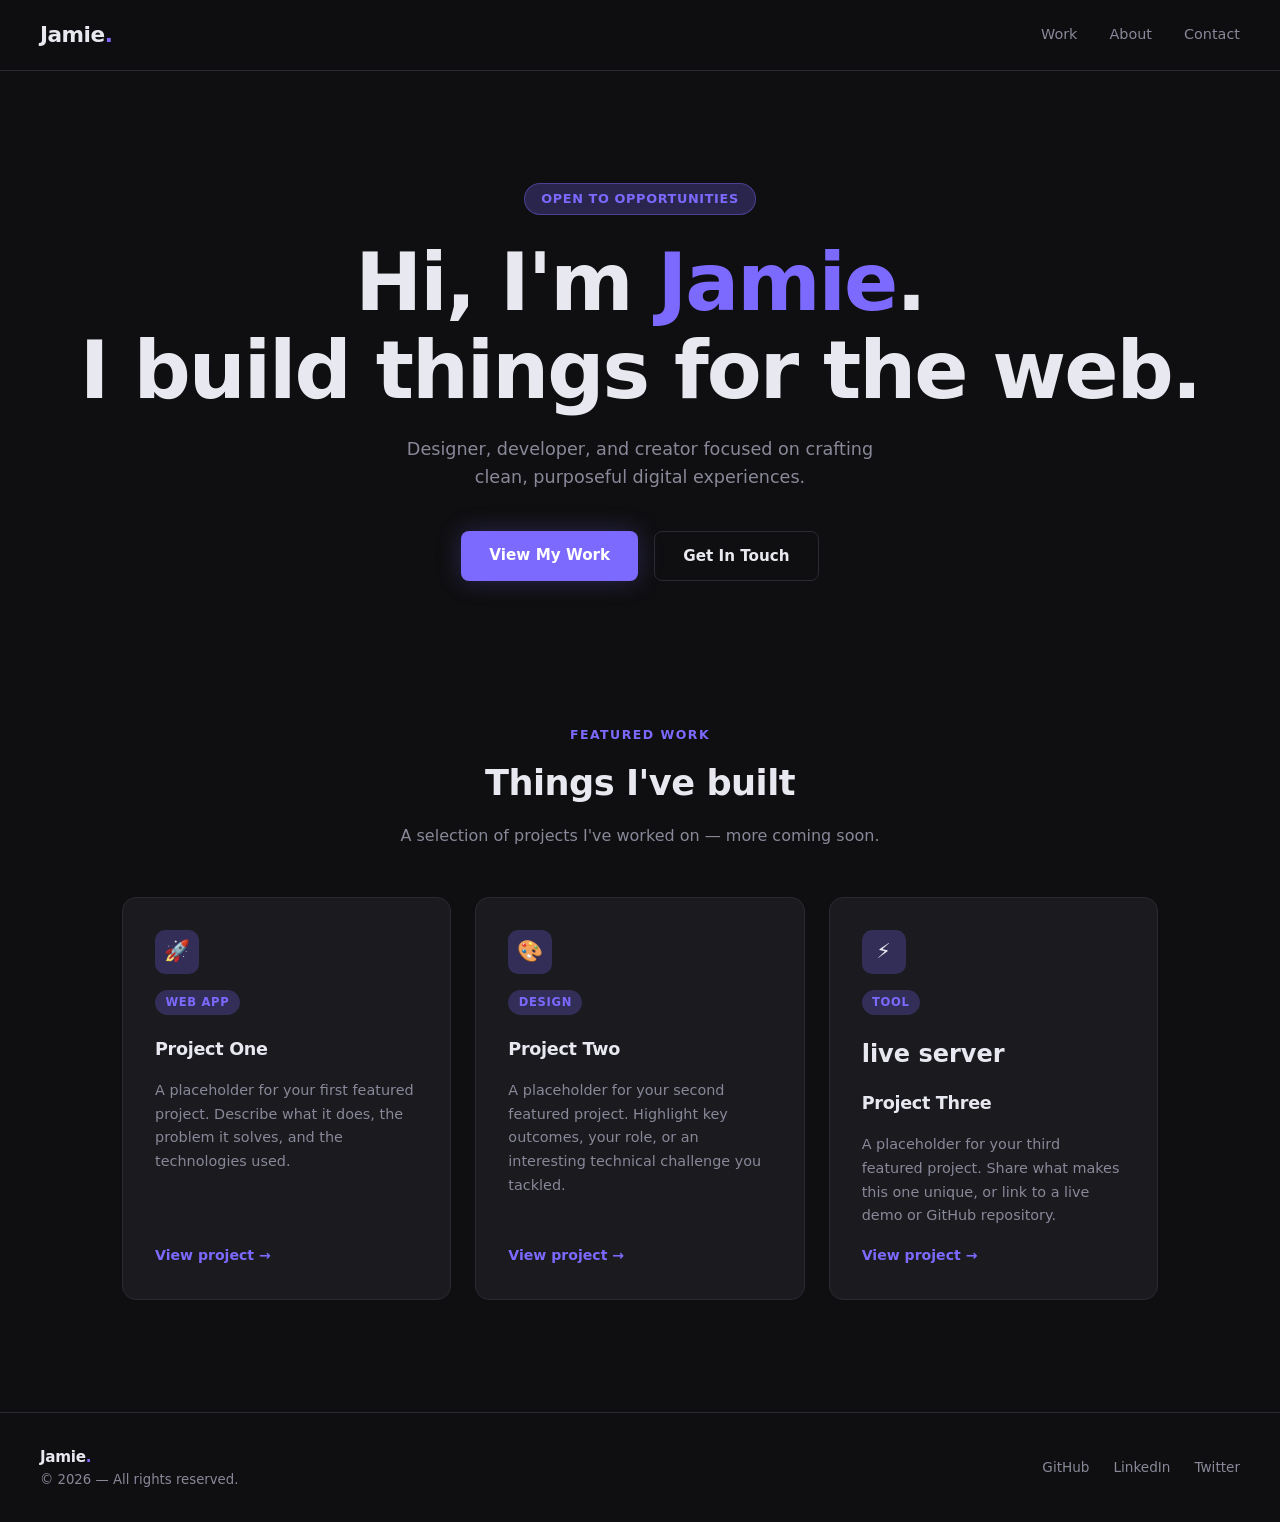
==== index.html @ c9b1e7db "what I changed" ====
<!DOCTYPE html>
<html lang="en">
<head>
  <meta charset="UTF-8" />
  <meta name="viewport" content="width=device-width, initial-scale=1.0" />
  <title>Jamie — Portfolio</title>
  <style>
    *, *::before, *::after { box-sizing: border-box; margin: 0; padding: 0; }

    :root {
      --bg: #0f0f11;
      --surface: #1a1a1f;
      --border: #2a2a32;
      --accent: #7c6aff;
      --accent-glow: rgba(124, 106, 255, 0.25);
      --text: #e8e8f0;
      --muted: #888899;
      --card-hover: #22222a;
    }

    html { scroll-behavior: smooth; }

    body {
      background: var(--bg);
      color: var(--text);
      font-family: 'Segoe UI', system-ui, -apple-system, sans-serif;
      line-height: 1.6;
      min-height: 100vh;
      display: flex;
      flex-direction: column;
    }

    /* ── Header ── */
    header {
      position: sticky;
      top: 0;
      z-index: 100;
      display: flex;
      align-items: center;
      justify-content: space-between;
      padding: 1.1rem 2.5rem;
      background: rgba(15, 15, 17, 0.85);
      backdrop-filter: blur(12px);
      border-bottom: 1px solid var(--border);
    }

    .logo {
      font-size: 1.35rem;
      font-weight: 700;
      letter-spacing: -0.5px;
      color: var(--text);
      text-decoration: none;
    }

    .logo span { color: var(--accent); }

    nav { display: flex; gap: 2rem; }

    nav a {
      color: var(--muted);
      text-decoration: none;
      font-size: 0.9rem;
      font-weight: 500;
      transition: color 0.2s;
    }

    nav a:hover { color: var(--text); }

    /* ── Hero ── */
    .hero {
      flex: 1;
      display: flex;
      flex-direction: column;
      align-items: center;
      text-align: center;
      padding: 7rem 2rem 4rem;
    }

    .hero-badge {
      display: inline-block;
      background: var(--accent-glow);
      color: var(--accent);
      border: 1px solid rgba(124, 106, 255, 0.4);
      border-radius: 999px;
      padding: 0.3rem 1rem;
      font-size: 0.8rem;
      font-weight: 600;
      letter-spacing: 0.05em;
      text-transform: uppercase;
      margin-bottom: 1.5rem;
    }

    .hero h1 {
      font-size: clamp(2.8rem, 7vw, 5rem);
      font-weight: 800;
      letter-spacing: -2px;
      line-height: 1.1;
      margin-bottom: 1.25rem;
    }

    .hero h1 .name { color: var(--accent); }

    .hero p {
      font-size: 1.1rem;
      color: var(--muted);
      max-width: 520px;
      margin-bottom: 2.5rem;
    }

    .hero-actions { display: flex; gap: 1rem; flex-wrap: wrap; justify-content: center; }

    .btn {
      display: inline-block;
      padding: 0.75rem 1.75rem;
      border-radius: 8px;
      font-size: 0.95rem;
      font-weight: 600;
      text-decoration: none;
      cursor: pointer;
      transition: all 0.2s;
      border: none;
    }

    .btn-primary {
      background: var(--accent);
      color: #fff;
      box-shadow: 0 0 24px var(--accent-glow);
    }

    .btn-primary:hover {
      background: #6a57f0;
      box-shadow: 0 0 36px var(--accent-glow);
      transform: translateY(-1px);
    }

    .btn-ghost {
      background: transparent;
      color: var(--text);
      border: 1px solid var(--border);
    }

    .btn-ghost:hover {
      border-color: var(--accent);
      color: var(--accent);
      transform: translateY(-1px);
    }

    /* ── Cards Section ── */
    .section-label {
      font-size: 0.78rem;
      font-weight: 700;
      letter-spacing: 0.12em;
      text-transform: uppercase;
      color: var(--accent);
      margin-bottom: 0.6rem;
    }

    .section-title {
      font-size: clamp(1.6rem, 3vw, 2.2rem);
      font-weight: 700;
      letter-spacing: -0.5px;
      margin-bottom: 0.75rem;
    }

    .section-sub {
      color: var(--muted);
      font-size: 1rem;
      max-width: 480px;
      margin: 0 auto;
    }

    .projects {
      padding: 5rem 2rem 7rem;
      max-width: 1100px;
      margin: 0 auto;
      width: 100%;
      text-align: center;
    }

    .cards {
      display: grid;
      grid-template-columns: repeat(auto-fit, minmax(280px, 1fr));
      gap: 1.5rem;
      margin-top: 3rem;
    }

    .card {
      background: var(--surface);
      border: 1px solid var(--border);
      border-radius: 14px;
      padding: 2rem;
      text-align: left;
      display: flex;
      flex-direction: column;
      gap: 1rem;
      transition: background 0.2s, border-color 0.2s, transform 0.2s, box-shadow 0.2s;
      cursor: default;
    }

    .card:hover {
      background: var(--card-hover);
      border-color: var(--accent);
      transform: translateY(-4px);
      box-shadow: 0 8px 32px var(--accent-glow);
    }

    .card-icon {
      width: 44px;
      height: 44px;
      border-radius: 10px;
      background: var(--accent-glow);
      display: flex;
      align-items: center;
      justify-content: center;
      font-size: 1.3rem;
    }

    .card-tag {
      display: inline-block;
      font-size: 0.72rem;
      font-weight: 600;
      letter-spacing: 0.06em;
      text-transform: uppercase;
      color: var(--accent);
      background: var(--accent-glow);
      border-radius: 999px;
      padding: 0.2rem 0.65rem;
      margin-bottom: 0.25rem;
      width: fit-content;
    }

    .card h3 {
      font-size: 1.1rem;
      font-weight: 700;
      letter-spacing: -0.3px;
    }

    .card p {
      color: var(--muted);
      font-size: 0.9rem;
      line-height: 1.65;
      flex: 1;
    }

    .card-link {
      color: var(--accent);
      text-decoration: none;
      font-size: 0.88rem;
      font-weight: 600;
      display: inline-flex;
      align-items: center;
      gap: 0.3rem;
      transition: gap 0.2s;
    }

    .card-link:hover { gap: 0.55rem; }

    /* ── Footer ── */
    footer {
      border-top: 1px solid var(--border);
      padding: 2rem 2.5rem;
      display: flex;
      align-items: center;
      justify-content: space-between;
      flex-wrap: wrap;
      gap: 1rem;
    }

    .footer-name {
      font-weight: 700;
      font-size: 0.95rem;
      letter-spacing: -0.3px;
    }

    .footer-name span { color: var(--accent); }

    .footer-copy { color: var(--muted); font-size: 0.83rem; }

    .footer-links { display: flex; gap: 1.5rem; }

    .footer-links a {
      color: var(--muted);
      text-decoration: none;
      font-size: 0.85rem;
      font-weight: 500;
      transition: color 0.2s;
    }

    .footer-links a:hover { color: var(--accent); }

    /* ── Responsive ── */
    @media (max-width: 600px) {
      header { padding: 1rem 1.25rem; }
      nav { gap: 1.25rem; }
      footer { flex-direction: column; align-items: flex-start; }
    }
  </style>
</head>
<body>

  <!-- Header -->
  <header>
    <a class="logo" href="#">Jamie<span>.</span></a>
    <nav>
      <a href="#projects">Work</a>
      <a href="#">About</a>
      <a href="#">Contact</a>
    </nav>
  </header>

  <!-- Hero -->
  <section class="hero">
    <div class="hero-badge">Open to opportunities</div>
    <h1>Hi, I'm <span class="name">Jamie</span>.<br>I build things for the web.</h1>
    <p>Designer, developer, and creator focused on crafting clean, purposeful digital experiences.</p>
    <div class="hero-actions">
      <a class="btn btn-primary" href="#projects">View My Work</a>
      <a class="btn btn-ghost" href="#">Get In Touch</a>
    </div>
  </section>

  <!-- Projects -->
  <section class="projects" id="projects">
    <p class="section-label">Featured Work</p>
    <h2 class="section-title">Things I've built</h2>
    <p class="section-sub">A selection of projects I've worked on — more coming soon.</p>

    <div class="cards">

      <div class="card">
        <div class="card-icon">🚀</div>
        <span class="card-tag">Web App</span>
        <h3>Project One</h3>
        <p>A placeholder for your first featured project. Describe what it does, the problem it solves, and the technologies used.</p>
        <a class="card-link" href="#">View project →</a>
      </div>

      <div class="card">
        <div class="card-icon">🎨</div>
        <span class="card-tag">Design</span>
        <h3>Project Two</h3>
        <p>A placeholder for your second featured project. Highlight key outcomes, your role, or an interesting technical challenge you tackled.</p>
        <a class="card-link" href="#">View project →</a>
      </div>

      <div class="card">
        <div class="card-icon">⚡</div>
        <span class="card-tag">Tool</span>
        <h1>live server</h1>
        <h3>Project Three</h3>
        <p>A placeholder for your third featured project. Share what makes this one unique, or link to a live demo or GitHub repository.</p>
        <a class="card-link" href="#">View project →</a>
      </div>

    </div>
  </section>

  <!-- Footer -->
  <footer>
    <div>
      <p class="footer-name">Jamie<span>.</span></p>
      <p class="footer-copy">&copy; 2026 — All rights reserved.</p>
    </div>
    <div class="footer-links">
      <a href="#">GitHub</a>
      <a href="#">LinkedIn</a>
      <a href="#">Twitter</a>
    </div>
  </footer>

</body>
</html>
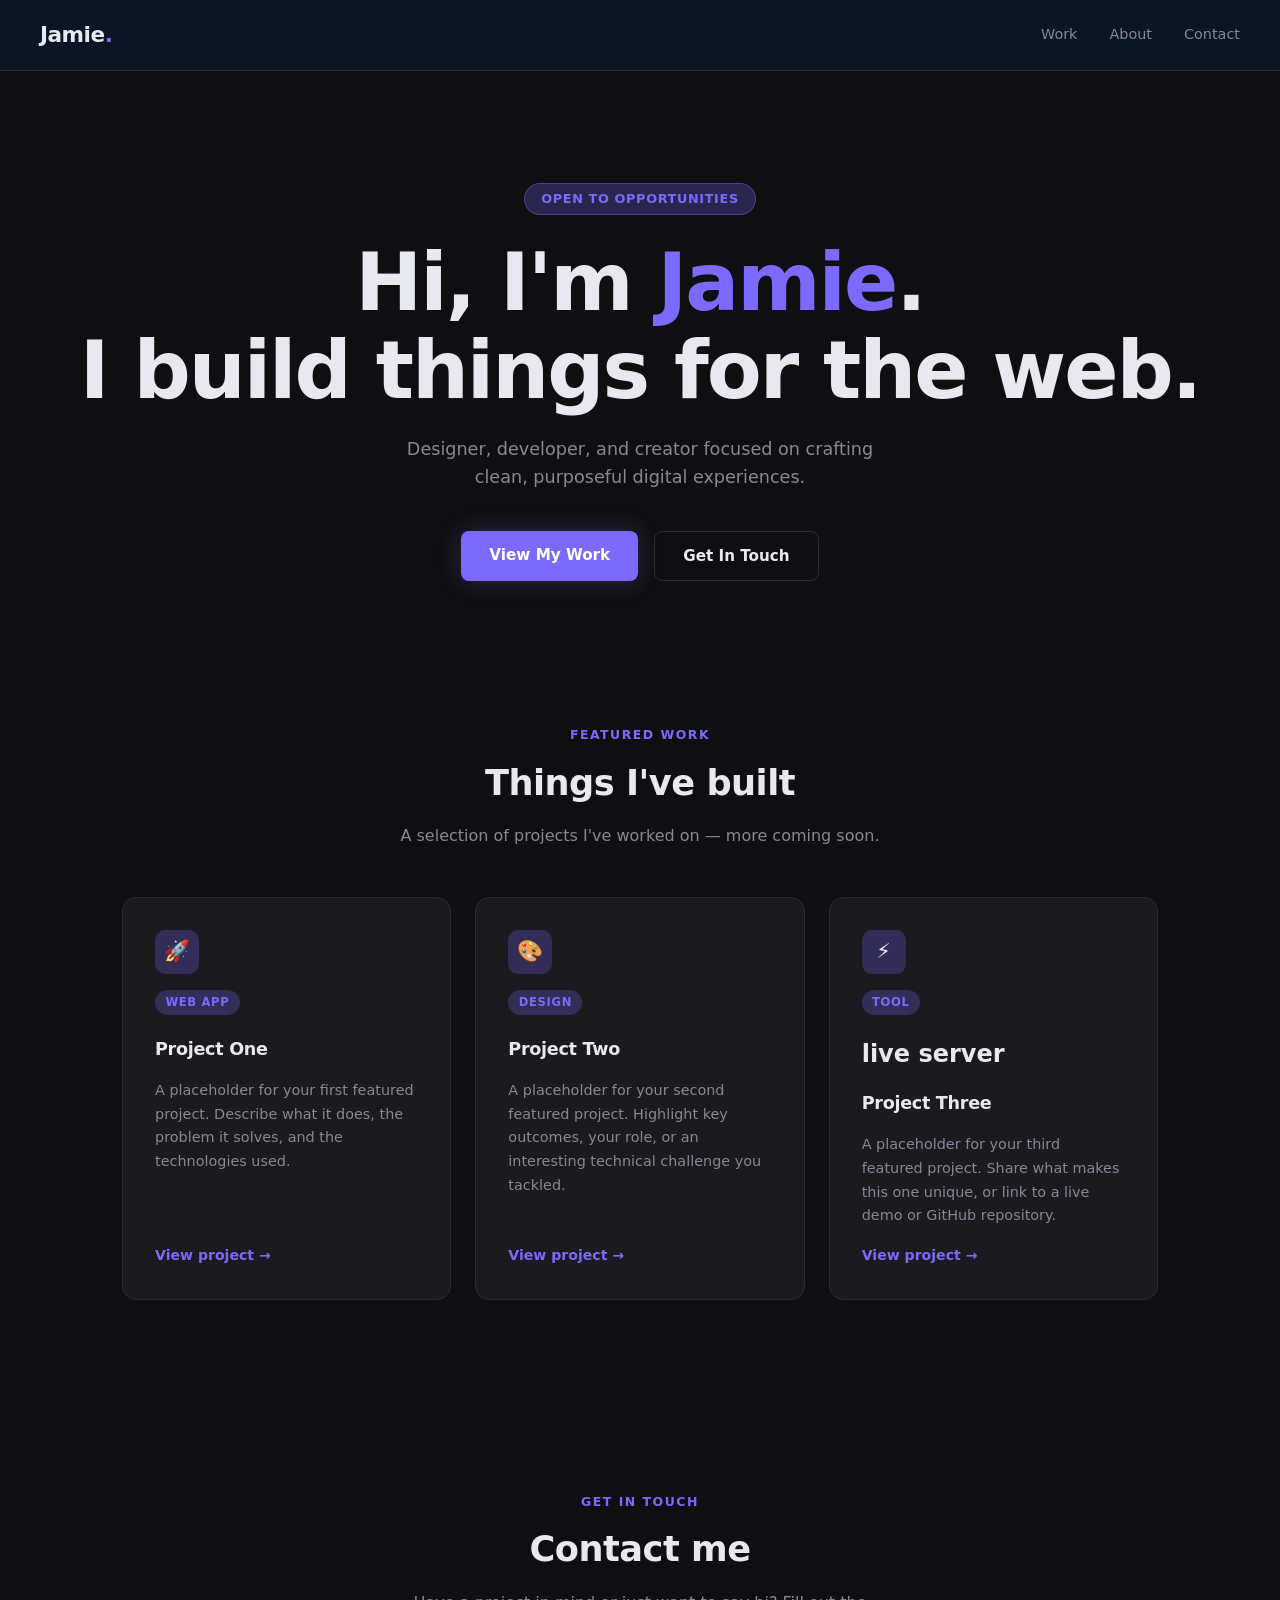
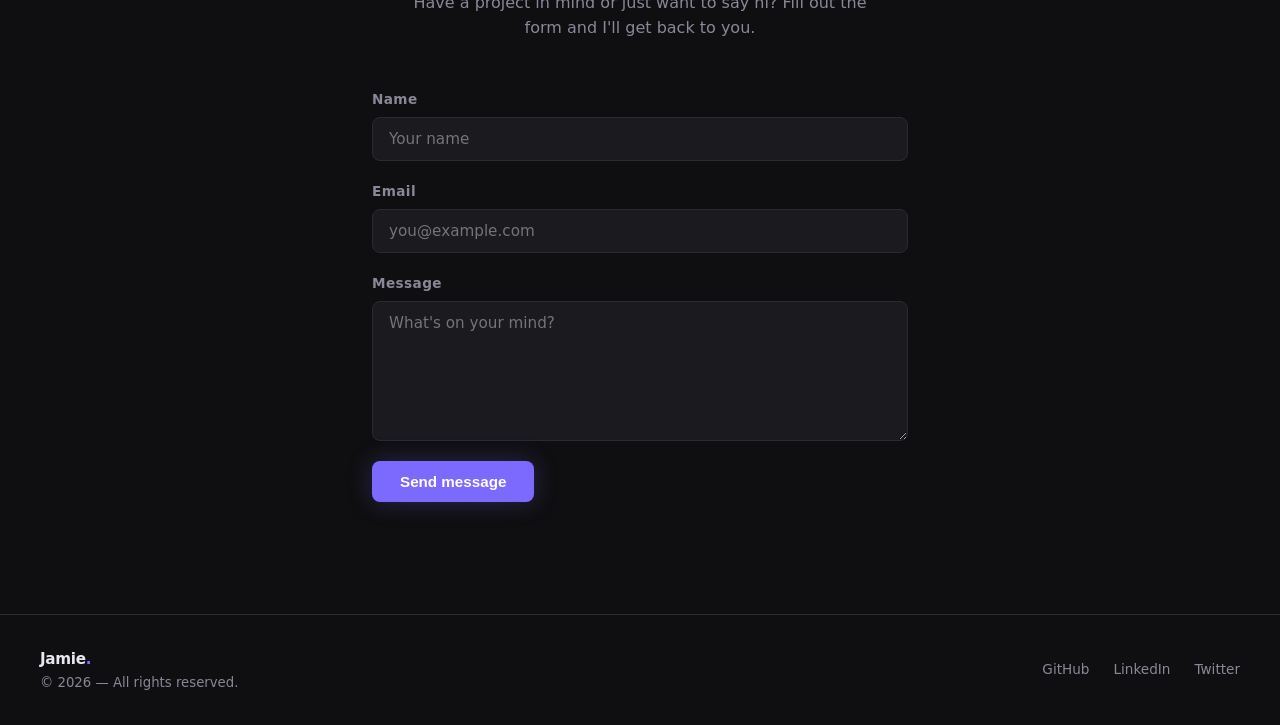
==== commit 44bd050c: "navy header change" ====
--- a/index.html
+++ b/index.html
@@ -39,7 +39,7 @@
       align-items: center;
       justify-content: space-between;
       padding: 1.1rem 2.5rem;
-      background: rgba(15, 15, 17, 0.85);
+      background: rgba(10, 22, 40, 0.92);
       backdrop-filter: blur(12px);
       border-bottom: 1px solid var(--border);
     }
@@ -288,6 +288,77 @@
 
     .footer-links a:hover { color: var(--accent); }
 
+    /* ── Contact ── */
+    .contact {
+      padding: 5rem 2rem 7rem;
+      max-width: 600px;
+      margin: 0 auto;
+      width: 100%;
+      text-align: center;
+    }
+
+    .contact-form {
+      margin-top: 3rem;
+      display: flex;
+      flex-direction: column;
+      gap: 1.25rem;
+      text-align: left;
+    }
+
+    .form-group {
+      display: flex;
+      flex-direction: column;
+      gap: 0.4rem;
+    }
+
+    .form-group label {
+      font-size: 0.85rem;
+      font-weight: 600;
+      color: var(--muted);
+      letter-spacing: 0.03em;
+    }
+
+    .form-group input,
+    .form-group textarea {
+      background: var(--surface);
+      border: 1px solid var(--border);
+      border-radius: 8px;
+      padding: 0.75rem 1rem;
+      color: var(--text);
+      font-family: inherit;
+      font-size: 0.95rem;
+      transition: border-color 0.2s, box-shadow 0.2s;
+      outline: none;
+      width: 100%;
+    }
+
+    .form-group input:focus,
+    .form-group textarea:focus {
+      border-color: var(--accent);
+      box-shadow: 0 0 0 3px var(--accent-glow);
+    }
+
+    .form-group textarea {
+      resize: vertical;
+      min-height: 140px;
+    }
+
+    .form-submit {
+      align-self: flex-start;
+    }
+
+    .form-feedback {
+      display: none;
+      background: var(--accent-glow);
+      border: 1px solid rgba(124, 106, 255, 0.4);
+      border-radius: 8px;
+      padding: 0.85rem 1.25rem;
+      color: var(--accent);
+      font-size: 0.9rem;
+      font-weight: 500;
+      text-align: center;
+    }
+
     /* ── Responsive ── */
     @media (max-width: 600px) {
       header { padding: 1rem 1.25rem; }
@@ -304,7 +375,7 @@
     <nav>
       <a href="#projects">Work</a>
       <a href="#">About</a>
-      <a href="#">Contact</a>
+      <a href="#contact">Contact</a>
     </nav>
   </header>
 
@@ -315,7 +386,7 @@
     <p>Designer, developer, and creator focused on crafting clean, purposeful digital experiences.</p>
     <div class="hero-actions">
       <a class="btn btn-primary" href="#projects">View My Work</a>
-      <a class="btn btn-ghost" href="#">Get In Touch</a>
+      <a class="btn btn-ghost" href="#contact">Get In Touch</a>
     </div>
   </section>
 
@@ -354,6 +425,39 @@
 
     </div>
   </section>
+
+  <!-- Contact -->
+  <section class="contact" id="contact">
+    <p class="section-label">Get In Touch</p>
+    <h2 class="section-title">Contact me</h2>
+    <p class="section-sub">Have a project in mind or just want to say hi? Fill out the form and I'll get back to you.</p>
+
+    <form class="contact-form" id="contactForm" novalidate>
+      <div class="form-group">
+        <label for="name">Name</label>
+        <input type="text" id="name" name="name" placeholder="Your name" required />
+      </div>
+      <div class="form-group">
+        <label for="email">Email</label>
+        <input type="email" id="email" name="email" placeholder="you@example.com" required />
+      </div>
+      <div class="form-group">
+        <label for="message">Message</label>
+        <textarea id="message" name="message" placeholder="What's on your mind?" required></textarea>
+      </div>
+      <button type="submit" class="btn btn-primary form-submit">Send message</button>
+      <div class="form-feedback" id="formFeedback">Thanks! Your message has been sent.</div>
+    </form>
+  </section>
+
+  <script>
+    document.getElementById('contactForm').addEventListener('submit', function (e) {
+      e.preventDefault();
+      const feedback = document.getElementById('formFeedback');
+      feedback.style.display = 'block';
+      this.reset();
+    });
+  </script>
 
   <!-- Footer -->
   <footer>
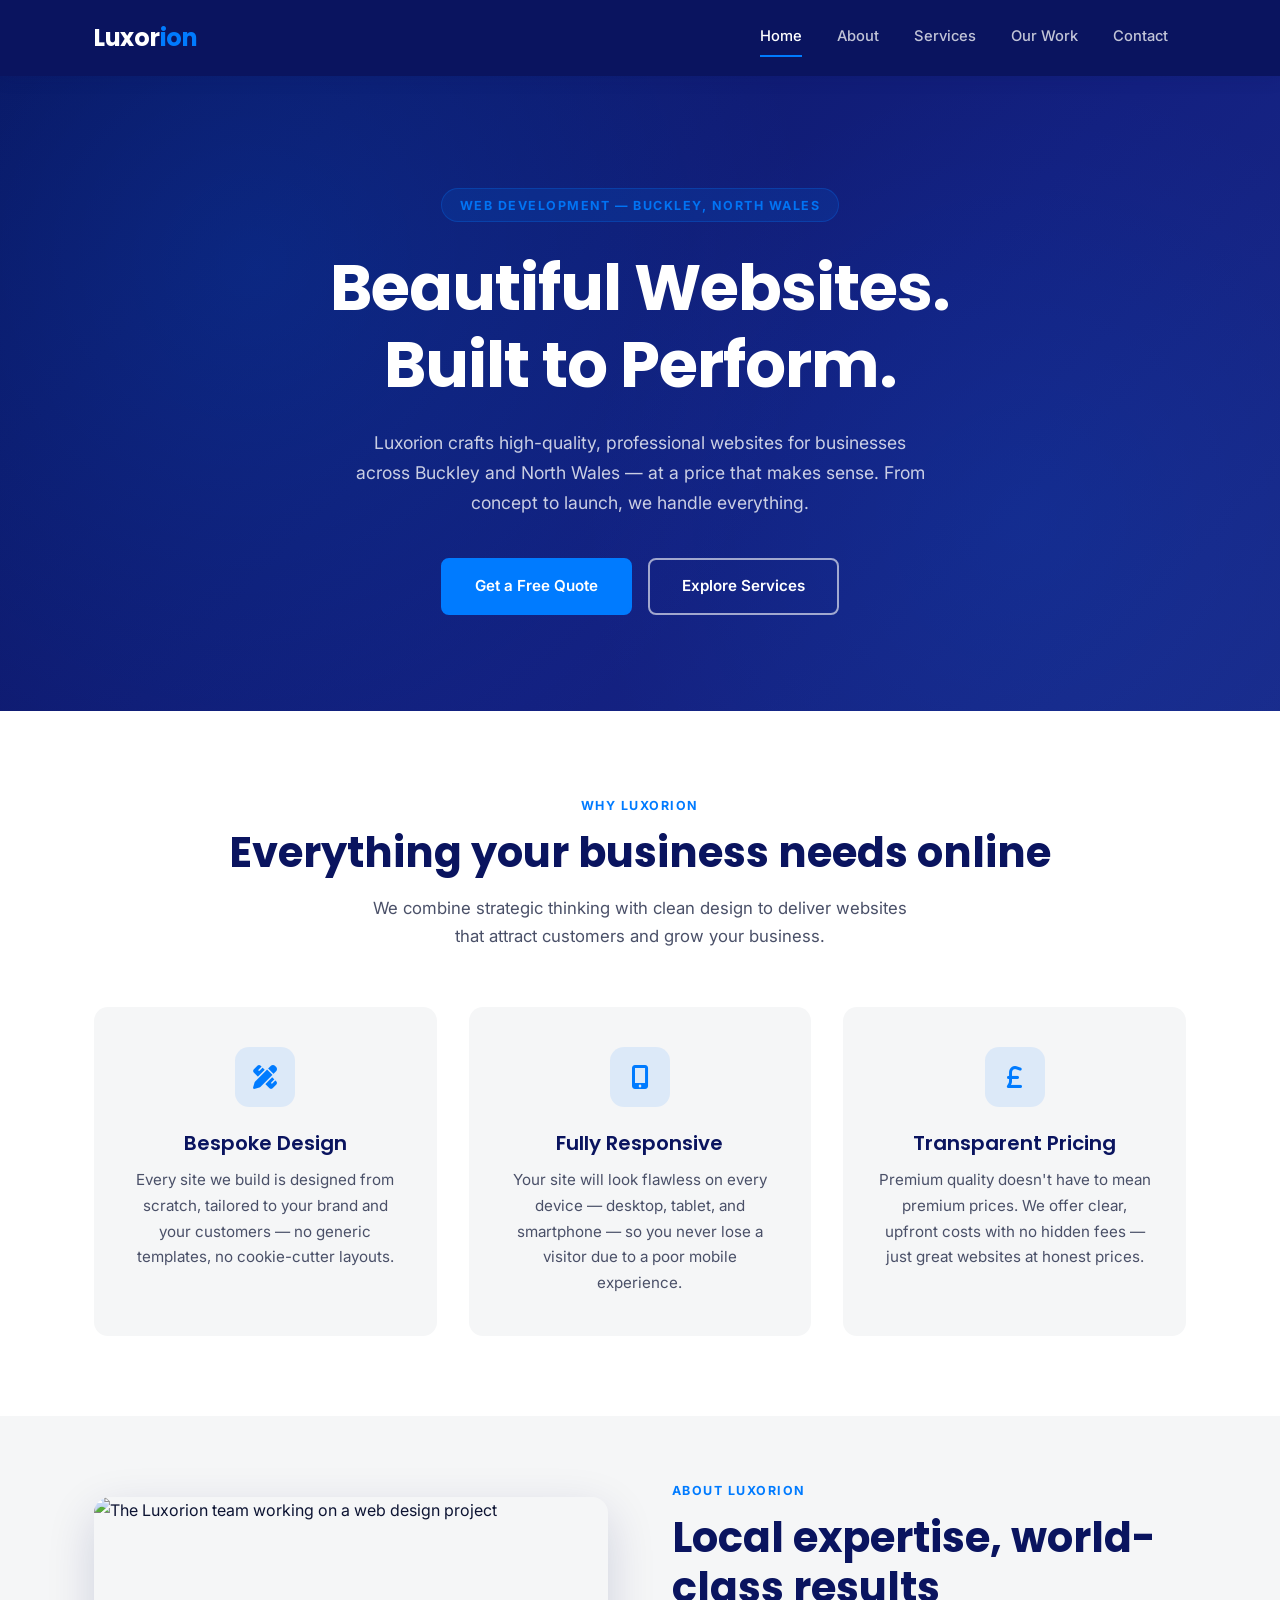
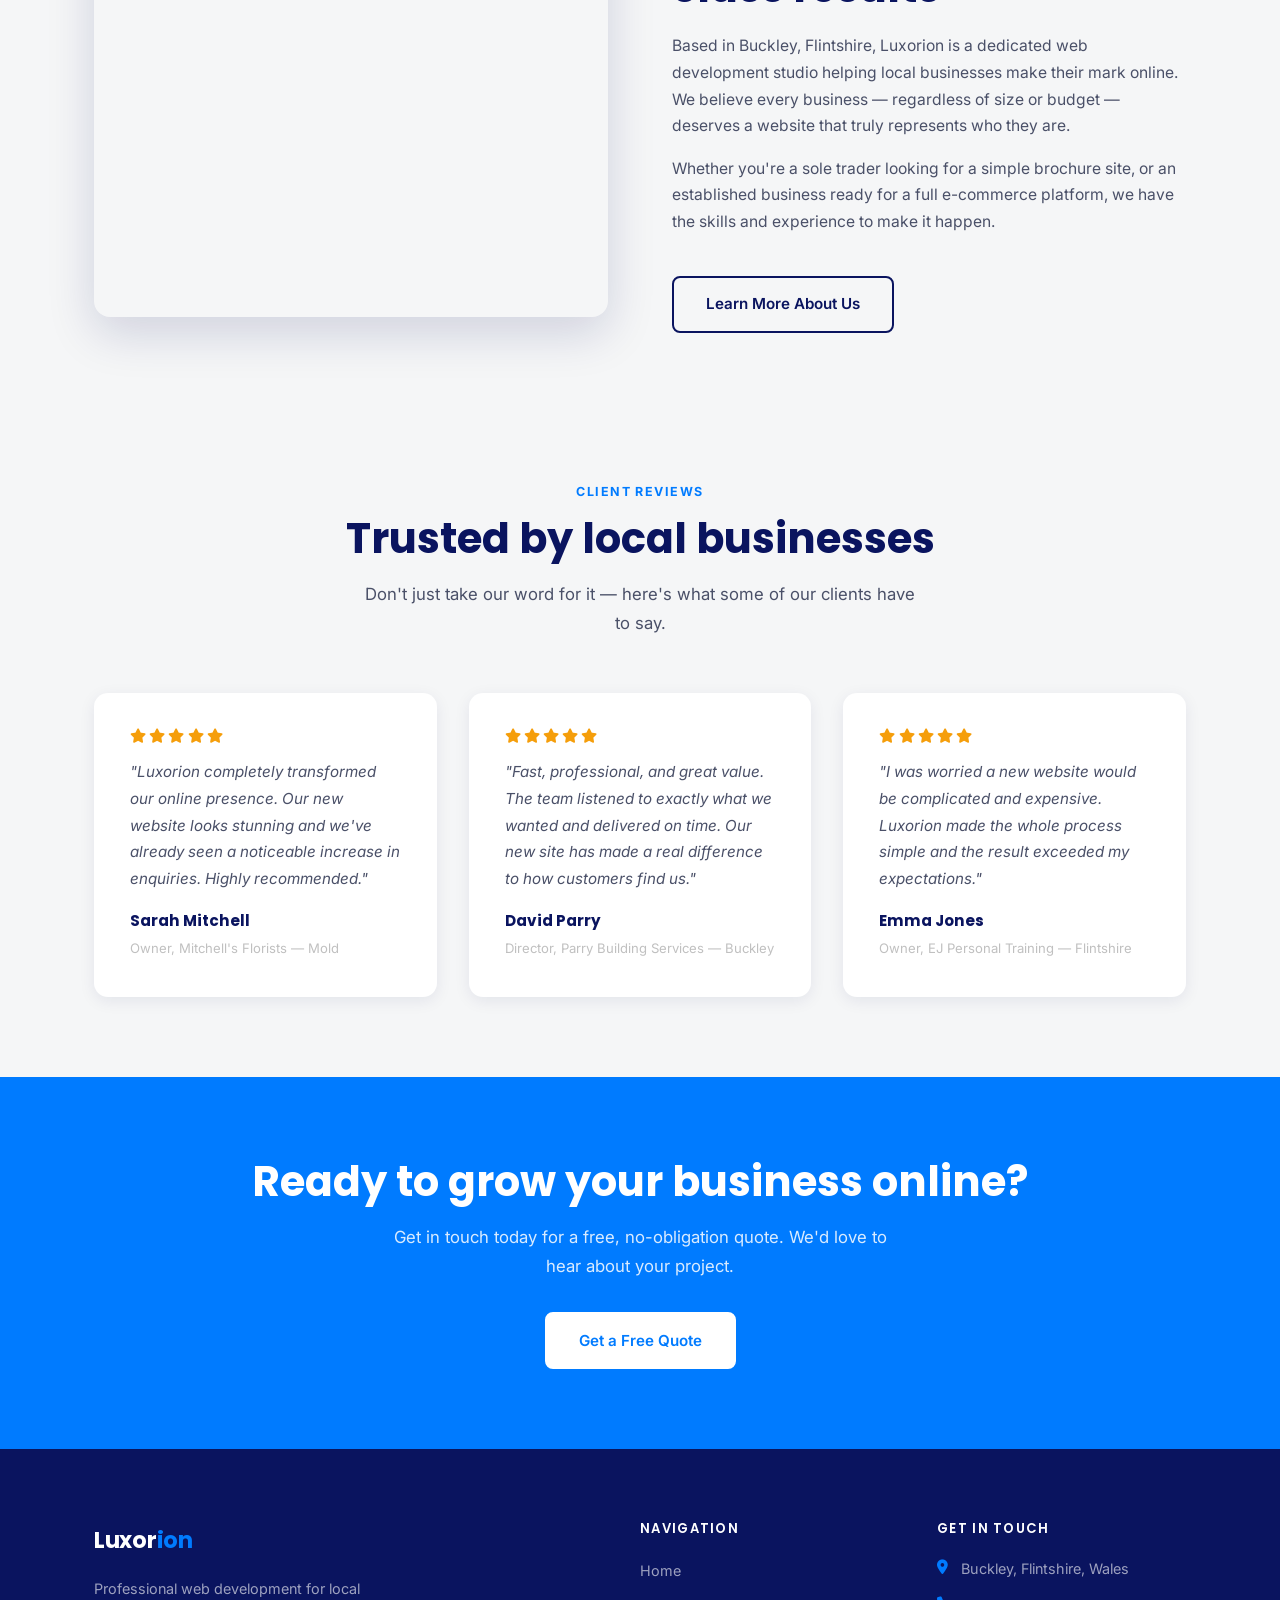
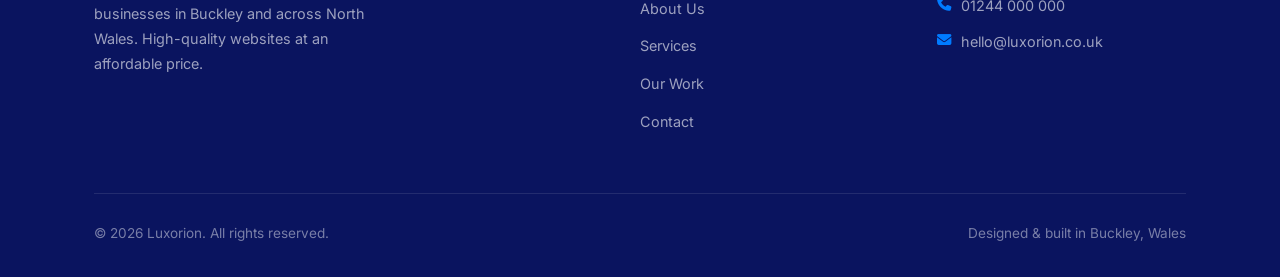
==== commit d118418c: "revamp website" ====
--- a/index.html
+++ b/index.html
@@ -3,474 +3,221 @@
 <head>
   <meta charset="UTF-8" />
   <meta name="viewport" content="width=device-width, initial-scale=1.0" />
-  <title>Jamie — Portfolio</title>
-  <style>
-    *, *::before, *::after { box-sizing: border-box; margin: 0; padding: 0; }
-
-    :root {
-      --bg: #0f0f11;
-      --surface: #1a1a1f;
-      --border: #2a2a32;
-      --accent: #7c6aff;
-      --accent-glow: rgba(124, 106, 255, 0.25);
-      --text: #e8e8f0;
-      --muted: #888899;
-      --card-hover: #22222a;
-    }
-
-    html { scroll-behavior: smooth; }
-
-    body {
-      background: var(--bg);
-      color: var(--text);
-      font-family: 'Segoe UI', system-ui, -apple-system, sans-serif;
-      line-height: 1.6;
-      min-height: 100vh;
-      display: flex;
-      flex-direction: column;
-    }
-
-    /* ── Header ── */
-    header {
-      position: sticky;
-      top: 0;
-      z-index: 100;
-      display: flex;
-      align-items: center;
-      justify-content: space-between;
-      padding: 1.1rem 2.5rem;
-      background: rgba(10, 22, 40, 0.92);
-      backdrop-filter: blur(12px);
-      border-bottom: 1px solid var(--border);
-    }
-
-    .logo {
-      font-size: 1.35rem;
-      font-weight: 700;
-      letter-spacing: -0.5px;
-      color: var(--text);
-      text-decoration: none;
-    }
-
-    .logo span { color: var(--accent); }
-
-    nav { display: flex; gap: 2rem; }
-
-    nav a {
-      color: var(--muted);
-      text-decoration: none;
-      font-size: 0.9rem;
-      font-weight: 500;
-      transition: color 0.2s;
-    }
-
-    nav a:hover { color: var(--text); }
-
-    /* ── Hero ── */
-    .hero {
-      flex: 1;
-      display: flex;
-      flex-direction: column;
-      align-items: center;
-      text-align: center;
-      padding: 7rem 2rem 4rem;
-    }
-
-    .hero-badge {
-      display: inline-block;
-      background: var(--accent-glow);
-      color: var(--accent);
-      border: 1px solid rgba(124, 106, 255, 0.4);
-      border-radius: 999px;
-      padding: 0.3rem 1rem;
-      font-size: 0.8rem;
-      font-weight: 600;
-      letter-spacing: 0.05em;
-      text-transform: uppercase;
-      margin-bottom: 1.5rem;
-    }
-
-    .hero h1 {
-      font-size: clamp(2.8rem, 7vw, 5rem);
-      font-weight: 800;
-      letter-spacing: -2px;
-      line-height: 1.1;
-      margin-bottom: 1.25rem;
-    }
-
-    .hero h1 .name { color: var(--accent); }
-
-    .hero p {
-      font-size: 1.1rem;
-      color: var(--muted);
-      max-width: 520px;
-      margin-bottom: 2.5rem;
-    }
-
-    .hero-actions { display: flex; gap: 1rem; flex-wrap: wrap; justify-content: center; }
-
-    .btn {
-      display: inline-block;
-      padding: 0.75rem 1.75rem;
-      border-radius: 8px;
-      font-size: 0.95rem;
-      font-weight: 600;
-      text-decoration: none;
-      cursor: pointer;
-      transition: all 0.2s;
-      border: none;
-    }
-
-    .btn-primary {
-      background: var(--accent);
-      color: #fff;
-      box-shadow: 0 0 24px var(--accent-glow);
-    }
-
-    .btn-primary:hover {
-      background: #6a57f0;
-      box-shadow: 0 0 36px var(--accent-glow);
-      transform: translateY(-1px);
-    }
-
-    .btn-ghost {
-      background: transparent;
-      color: var(--text);
-      border: 1px solid var(--border);
-    }
-
-    .btn-ghost:hover {
-      border-color: var(--accent);
-      color: var(--accent);
-      transform: translateY(-1px);
-    }
-
-    /* ── Cards Section ── */
-    .section-label {
-      font-size: 0.78rem;
-      font-weight: 700;
-      letter-spacing: 0.12em;
-      text-transform: uppercase;
-      color: var(--accent);
-      margin-bottom: 0.6rem;
-    }
-
-    .section-title {
-      font-size: clamp(1.6rem, 3vw, 2.2rem);
-      font-weight: 700;
-      letter-spacing: -0.5px;
-      margin-bottom: 0.75rem;
-    }
-
-    .section-sub {
-      color: var(--muted);
-      font-size: 1rem;
-      max-width: 480px;
-      margin: 0 auto;
-    }
-
-    .projects {
-      padding: 5rem 2rem 7rem;
-      max-width: 1100px;
-      margin: 0 auto;
-      width: 100%;
-      text-align: center;
-    }
-
-    .cards {
-      display: grid;
-      grid-template-columns: repeat(auto-fit, minmax(280px, 1fr));
-      gap: 1.5rem;
-      margin-top: 3rem;
-    }
-
-    .card {
-      background: var(--surface);
-      border: 1px solid var(--border);
-      border-radius: 14px;
-      padding: 2rem;
-      text-align: left;
-      display: flex;
-      flex-direction: column;
-      gap: 1rem;
-      transition: background 0.2s, border-color 0.2s, transform 0.2s, box-shadow 0.2s;
-      cursor: default;
-    }
-
-    .card:hover {
-      background: var(--card-hover);
-      border-color: var(--accent);
-      transform: translateY(-4px);
-      box-shadow: 0 8px 32px var(--accent-glow);
-    }
-
-    .card-icon {
-      width: 44px;
-      height: 44px;
-      border-radius: 10px;
-      background: var(--accent-glow);
-      display: flex;
-      align-items: center;
-      justify-content: center;
-      font-size: 1.3rem;
-    }
-
-    .card-tag {
-      display: inline-block;
-      font-size: 0.72rem;
-      font-weight: 600;
-      letter-spacing: 0.06em;
-      text-transform: uppercase;
-      color: var(--accent);
-      background: var(--accent-glow);
-      border-radius: 999px;
-      padding: 0.2rem 0.65rem;
-      margin-bottom: 0.25rem;
-      width: fit-content;
-    }
-
-    .card h3 {
-      font-size: 1.1rem;
-      font-weight: 700;
-      letter-spacing: -0.3px;
-    }
-
-    .card p {
-      color: var(--muted);
-      font-size: 0.9rem;
-      line-height: 1.65;
-      flex: 1;
-    }
-
-    .card-link {
-      color: var(--accent);
-      text-decoration: none;
-      font-size: 0.88rem;
-      font-weight: 600;
-      display: inline-flex;
-      align-items: center;
-      gap: 0.3rem;
-      transition: gap 0.2s;
-    }
-
-    .card-link:hover { gap: 0.55rem; }
-
-    /* ── Footer ── */
-    footer {
-      border-top: 1px solid var(--border);
-      padding: 2rem 2.5rem;
-      display: flex;
-      align-items: center;
-      justify-content: space-between;
-      flex-wrap: wrap;
-      gap: 1rem;
-    }
-
-    .footer-name {
-      font-weight: 700;
-      font-size: 0.95rem;
-      letter-spacing: -0.3px;
-    }
-
-    .footer-name span { color: var(--accent); }
-
-    .footer-copy { color: var(--muted); font-size: 0.83rem; }
-
-    .footer-links { display: flex; gap: 1.5rem; }
-
-    .footer-links a {
-      color: var(--muted);
-      text-decoration: none;
-      font-size: 0.85rem;
-      font-weight: 500;
-      transition: color 0.2s;
-    }
-
-    .footer-links a:hover { color: var(--accent); }
-
-    /* ── Contact ── */
-    .contact {
-      padding: 5rem 2rem 7rem;
-      max-width: 600px;
-      margin: 0 auto;
-      width: 100%;
-      text-align: center;
-    }
-
-    .contact-form {
-      margin-top: 3rem;
-      display: flex;
-      flex-direction: column;
-      gap: 1.25rem;
-      text-align: left;
-    }
-
-    .form-group {
-      display: flex;
-      flex-direction: column;
-      gap: 0.4rem;
-    }
-
-    .form-group label {
-      font-size: 0.85rem;
-      font-weight: 600;
-      color: var(--muted);
-      letter-spacing: 0.03em;
-    }
-
-    .form-group input,
-    .form-group textarea {
-      background: var(--surface);
-      border: 1px solid var(--border);
-      border-radius: 8px;
-      padding: 0.75rem 1rem;
-      color: var(--text);
-      font-family: inherit;
-      font-size: 0.95rem;
-      transition: border-color 0.2s, box-shadow 0.2s;
-      outline: none;
-      width: 100%;
-    }
-
-    .form-group input:focus,
-    .form-group textarea:focus {
-      border-color: var(--accent);
-      box-shadow: 0 0 0 3px var(--accent-glow);
-    }
-
-    .form-group textarea {
-      resize: vertical;
-      min-height: 140px;
-    }
-
-    .form-submit {
-      align-self: flex-start;
-    }
-
-    .form-feedback {
-      display: none;
-      background: var(--accent-glow);
-      border: 1px solid rgba(124, 106, 255, 0.4);
-      border-radius: 8px;
-      padding: 0.85rem 1.25rem;
-      color: var(--accent);
-      font-size: 0.9rem;
-      font-weight: 500;
-      text-align: center;
-    }
-
-    /* ── Responsive ── */
-    @media (max-width: 600px) {
-      header { padding: 1rem 1.25rem; }
-      nav { gap: 1.25rem; }
-      footer { flex-direction: column; align-items: flex-start; }
-    }
-  </style>
+  <title>Luxorion — Professional Web Development in Buckley</title>
+  <meta name="description" content="Luxorion builds high-quality, affordable websites for local businesses in Buckley and North Wales. Get a free quote today." />
+  <link rel="preconnect" href="https://fonts.googleapis.com" />
+  <link rel="preconnect" href="https://fonts.gstatic.com" crossorigin />
+  <link href="https://fonts.googleapis.com/css2?family=Inter:wght@400;500;600&family=Poppins:wght@600;700;800&display=swap" rel="stylesheet" />
+  <link rel="stylesheet" href="https://cdnjs.cloudflare.com/ajax/libs/font-awesome/6.5.0/css/all.min.css" />
+  <link rel="stylesheet" href="styles.css" />
 </head>
 <body>
 
-  <!-- Header -->
-  <header>
-    <a class="logo" href="#">Jamie<span>.</span></a>
-    <nav>
-      <a href="#projects">Work</a>
-      <a href="#">About</a>
-      <a href="#contact">Contact</a>
-    </nav>
+  <!-- ── Navigation ── -->
+  <header class="site-header">
+    <div class="nav-inner">
+      <a href="index.html" class="nav-logo">Luxor<span>ion</span></a>
+      <button class="nav-toggle" aria-label="Toggle navigation menu" aria-expanded="false">
+        <i class="fas fa-bars"></i>
+      </button>
+      <nav class="nav-links" aria-label="Main navigation">
+        <a href="index.html" class="active">Home</a>
+        <a href="about.html">About</a>
+        <a href="services.html">Services</a>
+        <a href="gallery.html">Our Work</a>
+        <a href="contact.html">Contact</a>
+      </nav>
+    </div>
   </header>
 
-  <!-- Hero -->
-  <section class="hero">
-    <div class="hero-badge">Open to opportunities</div>
-    <h1>Hi, I'm <span class="name">Jamie</span>.<br>I build things for the web.</h1>
-    <p>Designer, developer, and creator focused on crafting clean, purposeful digital experiences.</p>
-    <div class="hero-actions">
-      <a class="btn btn-primary" href="#projects">View My Work</a>
-      <a class="btn btn-ghost" href="#contact">Get In Touch</a>
-    </div>
-  </section>
-
-  <!-- Projects -->
-  <section class="projects" id="projects">
-    <p class="section-label">Featured Work</p>
-    <h2 class="section-title">Things I've built</h2>
-    <p class="section-sub">A selection of projects I've worked on — more coming soon.</p>
-
-    <div class="cards">
-
-      <div class="card">
-        <div class="card-icon">🚀</div>
-        <span class="card-tag">Web App</span>
-        <h3>Project One</h3>
-        <p>A placeholder for your first featured project. Describe what it does, the problem it solves, and the technologies used.</p>
-        <a class="card-link" href="#">View project →</a>
-      </div>
-
-      <div class="card">
-        <div class="card-icon">🎨</div>
-        <span class="card-tag">Design</span>
-        <h3>Project Two</h3>
-        <p>A placeholder for your second featured project. Highlight key outcomes, your role, or an interesting technical challenge you tackled.</p>
-        <a class="card-link" href="#">View project →</a>
-      </div>
-
-      <div class="card">
-        <div class="card-icon">⚡</div>
-        <span class="card-tag">Tool</span>
-        <h1>live server</h1>
-        <h3>Project Three</h3>
-        <p>A placeholder for your third featured project. Share what makes this one unique, or link to a live demo or GitHub repository.</p>
-        <a class="card-link" href="#">View project →</a>
-      </div>
-
-    </div>
-  </section>
-
-  <!-- Contact -->
-  <section class="contact" id="contact">
-    <p class="section-label">Get In Touch</p>
-    <h2 class="section-title">Contact me</h2>
-    <p class="section-sub">Have a project in mind or just want to say hi? Fill out the form and I'll get back to you.</p>
-
-    <form class="contact-form" id="contactForm" novalidate>
-      <div class="form-group">
-        <label for="name">Name</label>
-        <input type="text" id="name" name="name" placeholder="Your name" required />
-      </div>
-      <div class="form-group">
-        <label for="email">Email</label>
-        <input type="email" id="email" name="email" placeholder="you@example.com" required />
-      </div>
-      <div class="form-group">
-        <label for="message">Message</label>
-        <textarea id="message" name="message" placeholder="What's on your mind?" required></textarea>
-      </div>
-      <button type="submit" class="btn btn-primary form-submit">Send message</button>
-      <div class="form-feedback" id="formFeedback">Thanks! Your message has been sent.</div>
-    </form>
-  </section>
-
-  <script>
-    document.getElementById('contactForm').addEventListener('submit', function (e) {
-      e.preventDefault();
-      const feedback = document.getElementById('formFeedback');
-      feedback.style.display = 'block';
-      this.reset();
-    });
-  </script>
-
-  <!-- Footer -->
-  <footer>
-    <div>
-      <p class="footer-name">Jamie<span>.</span></p>
-      <p class="footer-copy">&copy; 2026 — All rights reserved.</p>
-    </div>
-    <div class="footer-links">
-      <a href="#">GitHub</a>
-      <a href="#">LinkedIn</a>
-      <a href="#">Twitter</a>
+  <main>
+
+    <!-- ── Hero ── -->
+    <section class="hero">
+      <div class="container">
+        <div class="hero-content">
+          <span class="eyebrow">Web Development — Buckley, North Wales</span>
+          <h1>Beautiful Websites.<br>Built to Perform.</h1>
+          <p>Luxorion crafts high-quality, professional websites for businesses across Buckley and North Wales — at a price that makes sense. From concept to launch, we handle everything.</p>
+          <div class="hero-actions">
+            <a href="contact.html" class="btn btn-primary">Get a Free Quote</a>
+            <a href="services.html" class="btn btn-outline">Explore Services</a>
+          </div>
+        </div>
+      </div>
+    </section>
+
+    <!-- ── Highlights ── -->
+    <section class="section highlights-section">
+      <div class="container">
+        <div class="section-header fade-in">
+          <span class="eyebrow">Why Luxorion</span>
+          <h2>Everything your business needs online</h2>
+          <p>We combine strategic thinking with clean design to deliver websites that attract customers and grow your business.</p>
+        </div>
+
+        <div class="highlights-grid">
+          <article class="highlight-card fade-in">
+            <div class="highlight-icon" aria-hidden="true">
+              <i class="fas fa-pencil-ruler"></i>
+            </div>
+            <h3>Bespoke Design</h3>
+            <p>Every site we build is designed from scratch, tailored to your brand and your customers — no generic templates, no cookie-cutter layouts.</p>
+          </article>
+
+          <article class="highlight-card fade-in">
+            <div class="highlight-icon" aria-hidden="true">
+              <i class="fas fa-mobile-alt"></i>
+            </div>
+            <h3>Fully Responsive</h3>
+            <p>Your site will look flawless on every device — desktop, tablet, and smartphone — so you never lose a visitor due to a poor mobile experience.</p>
+          </article>
+
+          <article class="highlight-card fade-in">
+            <div class="highlight-icon" aria-hidden="true">
+              <i class="fas fa-pound-sign"></i>
+            </div>
+            <h3>Transparent Pricing</h3>
+            <p>Premium quality doesn't have to mean premium prices. We offer clear, upfront costs with no hidden fees — just great websites at honest prices.</p>
+          </article>
+        </div>
+      </div>
+    </section>
+
+    <!-- ── Brief Intro ── -->
+    <section class="section" style="background: var(--light); padding: 4rem 0;">
+      <div class="container">
+        <div class="about-grid fade-in">
+          <div class="about-image">
+            <img
+              src="https://picsum.photos/seed/luxorion-office/700/460"
+              alt="The Luxorion team working on a web design project"
+            />
+          </div>
+          <div class="about-text">
+            <span class="eyebrow">About Luxorion</span>
+            <h2>Local expertise, world-class results</h2>
+            <p>Based in Buckley, Flintshire, Luxorion is a dedicated web development studio helping local businesses make their mark online. We believe every business — regardless of size or budget — deserves a website that truly represents who they are.</p>
+            <p>Whether you're a sole trader looking for a simple brochure site, or an established business ready for a full e-commerce platform, we have the skills and experience to make it happen.</p>
+            <a href="about.html" class="btn btn-outline-navy" style="margin-top: 1.5rem;">Learn More About Us</a>
+          </div>
+        </div>
+      </div>
+    </section>
+
+    <!-- ── Testimonials ── -->
+    <section class="section testimonials-section">
+      <div class="container">
+        <div class="section-header fade-in">
+          <span class="eyebrow">Client Reviews</span>
+          <h2>Trusted by local businesses</h2>
+          <p>Don't just take our word for it — here's what some of our clients have to say.</p>
+        </div>
+
+        <div class="testimonials-grid">
+          <article class="testimonial-card fade-in">
+            <div class="stars" aria-label="5 out of 5 stars">
+              <i class="fas fa-star" aria-hidden="true"></i>
+              <i class="fas fa-star" aria-hidden="true"></i>
+              <i class="fas fa-star" aria-hidden="true"></i>
+              <i class="fas fa-star" aria-hidden="true"></i>
+              <i class="fas fa-star" aria-hidden="true"></i>
+            </div>
+            <p>"Luxorion completely transformed our online presence. Our new website looks stunning and we've already seen a noticeable increase in enquiries. Highly recommended."</p>
+            <div class="testimonial-author">
+              <strong>Sarah Mitchell</strong>
+              <span>Owner, Mitchell's Florists — Mold</span>
+            </div>
+          </article>
+
+          <article class="testimonial-card fade-in">
+            <div class="stars" aria-label="5 out of 5 stars">
+              <i class="fas fa-star" aria-hidden="true"></i>
+              <i class="fas fa-star" aria-hidden="true"></i>
+              <i class="fas fa-star" aria-hidden="true"></i>
+              <i class="fas fa-star" aria-hidden="true"></i>
+              <i class="fas fa-star" aria-hidden="true"></i>
+            </div>
+            <p>"Fast, professional, and great value. The team listened to exactly what we wanted and delivered on time. Our new site has made a real difference to how customers find us."</p>
+            <div class="testimonial-author">
+              <strong>David Parry</strong>
+              <span>Director, Parry Building Services — Buckley</span>
+            </div>
+          </article>
+
+          <article class="testimonial-card fade-in">
+            <div class="stars" aria-label="5 out of 5 stars">
+              <i class="fas fa-star" aria-hidden="true"></i>
+              <i class="fas fa-star" aria-hidden="true"></i>
+              <i class="fas fa-star" aria-hidden="true"></i>
+              <i class="fas fa-star" aria-hidden="true"></i>
+              <i class="fas fa-star" aria-hidden="true"></i>
+            </div>
+            <p>"I was worried a new website would be complicated and expensive. Luxorion made the whole process simple and the result exceeded my expectations."</p>
+            <div class="testimonial-author">
+              <strong>Emma Jones</strong>
+              <span>Owner, EJ Personal Training — Flintshire</span>
+            </div>
+          </article>
+        </div>
+      </div>
+    </section>
+
+    <!-- ── CTA Banner ── -->
+    <section class="cta-banner fade-in">
+      <div class="container">
+        <h2>Ready to grow your business online?</h2>
+        <p>Get in touch today for a free, no-obligation quote. We'd love to hear about your project.</p>
+        <a href="contact.html" class="btn btn-primary">Get a Free Quote</a>
+      </div>
+    </section>
+
+  </main>
+
+  <!-- ── Footer ── -->
+  <footer class="site-footer">
+    <div class="container">
+      <div class="footer-grid">
+        <div class="footer-brand">
+          <a href="index.html" class="nav-logo">Luxor<span>ion</span></a>
+          <p>Professional web development for local businesses in Buckley and across North Wales. High-quality websites at an affordable price.</p>
+        </div>
+
+        <div class="footer-col">
+          <h4>Navigation</h4>
+          <ul>
+            <li><a href="index.html">Home</a></li>
+            <li><a href="about.html">About Us</a></li>
+            <li><a href="services.html">Services</a></li>
+            <li><a href="gallery.html">Our Work</a></li>
+            <li><a href="contact.html">Contact</a></li>
+          </ul>
+        </div>
+
+        <div class="footer-col">
+          <h4>Get In Touch</h4>
+          <p class="footer-contact-item">
+            <i class="fas fa-map-marker-alt" aria-hidden="true"></i>
+            Buckley, Flintshire, Wales
+          </p>
+          <p class="footer-contact-item">
+            <i class="fas fa-phone" aria-hidden="true"></i>
+            01244 000 000
+          </p>
+          <p class="footer-contact-item">
+            <i class="fas fa-envelope" aria-hidden="true"></i>
+            hello@luxorion.co.uk
+          </p>
+        </div>
+      </div>
+
+      <div class="footer-bottom">
+        <p>&copy; 2026 Luxorion. All rights reserved.</p>
+        <p>Designed &amp; built in Buckley, Wales</p>
+      </div>
     </div>
   </footer>
 
+  <script src="main.js"></script>
 </body>
 </html>
--- a/styles.css
+++ b/styles.css
@@ -0,0 +1,1202 @@
+/* ============================================
+   Luxorion — Shared Stylesheet
+   Brand colours: #0A145F | #007BFF | #F5F6F7 | #C0C0C0
+   ============================================ */
+
+/* ── Reset ── */
+*, *::before, *::after {
+  box-sizing: border-box;
+  margin: 0;
+  padding: 0;
+}
+
+/* ── Variables ── */
+:root {
+  --navy:       #0A145F;
+  --blue:       #007BFF;
+  --light:      #F5F6F7;
+  --silver:     #C0C0C0;
+  --white:      #ffffff;
+  --text-dark:  #0d1433;
+  --text-body:  #4a5068;
+  --blue-dark:  #0062cc;
+  --shadow-sm:  rgba(10, 20, 95, 0.08);
+  --shadow-md:  rgba(10, 20, 95, 0.16);
+  --transition: 0.25s ease;
+}
+
+html {
+  scroll-behavior: smooth;
+}
+
+body {
+  font-family: 'Inter', sans-serif;
+  color: var(--text-dark);
+  background: var(--white);
+  line-height: 1.7;
+  font-size: 16px;
+}
+
+img {
+  max-width: 100%;
+  height: auto;
+  display: block;
+}
+
+a {
+  color: inherit;
+  text-decoration: none;
+}
+
+ul {
+  list-style: none;
+}
+
+/* ── Typography ── */
+h1, h2, h3, h4 {
+  font-family: 'Poppins', sans-serif;
+  line-height: 1.2;
+  color: var(--navy);
+}
+
+h1 { font-size: clamp(2.2rem, 5vw, 3.5rem); font-weight: 700; }
+h2 { font-size: clamp(1.8rem, 4vw, 2.6rem); font-weight: 700; }
+h3 { font-size: 1.25rem; font-weight: 600; }
+h4 { font-size: 1rem; font-weight: 600; }
+
+p { color: var(--text-body); }
+
+
+/* ════════════════════════════
+   BUTTONS
+════════════════════════════ */
+.btn {
+  display: inline-block;
+  padding: 0.85rem 2rem;
+  border-radius: 8px;
+  font-family: 'Inter', sans-serif;
+  font-size: 0.95rem;
+  font-weight: 600;
+  cursor: pointer;
+  transition: all var(--transition);
+  border: 2px solid transparent;
+  text-decoration: none;
+  white-space: nowrap;
+}
+
+.btn-primary {
+  background: var(--blue);
+  color: var(--white);
+  border-color: var(--blue);
+}
+.btn-primary:hover {
+  background: var(--blue-dark);
+  border-color: var(--blue-dark);
+  transform: translateY(-2px);
+  box-shadow: 0 6px 20px rgba(0, 123, 255, 0.35);
+}
+
+.btn-outline {
+  background: transparent;
+  color: var(--white);
+  border-color: rgba(255, 255, 255, 0.6);
+}
+.btn-outline:hover {
+  background: var(--white);
+  color: var(--navy);
+  border-color: var(--white);
+  transform: translateY(-2px);
+}
+
+.btn-outline-navy {
+  background: transparent;
+  color: var(--navy);
+  border-color: var(--navy);
+}
+.btn-outline-navy:hover {
+  background: var(--navy);
+  color: var(--white);
+  transform: translateY(-2px);
+}
+
+
+/* ════════════════════════════
+   LAYOUT UTILITIES
+════════════════════════════ */
+.container {
+  max-width: 1140px;
+  margin: 0 auto;
+  padding: 0 1.5rem;
+}
+
+.section {
+  padding: 5rem 0;
+}
+
+.section-header {
+  text-align: center;
+  margin-bottom: 3.5rem;
+}
+
+.section-header .eyebrow,
+.eyebrow {
+  display: inline-block;
+  font-size: 0.78rem;
+  font-weight: 700;
+  letter-spacing: 0.12em;
+  text-transform: uppercase;
+  color: var(--blue);
+  margin-bottom: 0.75rem;
+}
+
+.section-header h2 {
+  margin-bottom: 1rem;
+}
+
+.section-header p {
+  max-width: 560px;
+  margin: 0 auto;
+  font-size: 1.05rem;
+}
+
+
+/* ════════════════════════════
+   NAVIGATION
+════════════════════════════ */
+.site-header {
+  position: sticky;
+  top: 0;
+  z-index: 1000;
+  background: var(--navy);
+  box-shadow: 0 2px 16px var(--shadow-md);
+}
+
+.nav-inner {
+  display: flex;
+  align-items: center;
+  justify-content: space-between;
+  padding: 1.1rem 1.5rem;
+  max-width: 1140px;
+  margin: 0 auto;
+  position: relative;
+}
+
+.nav-logo {
+  font-family: 'Poppins', sans-serif;
+  font-size: 1.5rem;
+  font-weight: 700;
+  color: var(--white);
+  text-decoration: none;
+  letter-spacing: -0.3px;
+}
+
+.nav-logo span {
+  color: var(--blue);
+}
+
+.nav-links {
+  display: flex;
+  align-items: center;
+  gap: 0;
+}
+
+.nav-links a {
+  color: rgba(255, 255, 255, 0.75);
+  font-size: 0.92rem;
+  font-weight: 500;
+  text-decoration: none;
+  transition: color var(--transition), border-color var(--transition);
+  padding: 0.35rem 0;
+  margin: 0 1.1rem;
+  border-bottom: 2px solid transparent;
+}
+
+.nav-links a:hover,
+.nav-links a.active {
+  color: var(--white);
+  border-bottom-color: var(--blue);
+}
+
+/* Hamburger toggle */
+.nav-toggle {
+  display: none;
+  background: none;
+  border: none;
+  color: var(--white);
+  font-size: 1.4rem;
+  cursor: pointer;
+  padding: 0.25rem;
+  line-height: 1;
+}
+
+
+/* ════════════════════════════
+   FOOTER
+════════════════════════════ */
+.site-footer {
+  background: var(--navy);
+  padding: 4.5rem 0 2rem;
+}
+
+.footer-grid {
+  display: grid;
+  grid-template-columns: 2fr 1fr 1fr;
+  gap: 3rem;
+  margin-bottom: 3rem;
+}
+
+.footer-brand .nav-logo {
+  font-size: 1.4rem;
+  display: inline-block;
+  margin-bottom: 1rem;
+}
+
+.footer-brand p {
+  font-size: 0.9rem;
+  line-height: 1.75;
+  max-width: 280px;
+  color: rgba(255, 255, 255, 0.6);
+}
+
+.footer-col h4 {
+  color: var(--white);
+  font-family: 'Poppins', sans-serif;
+  font-size: 0.82rem;
+  font-weight: 600;
+  text-transform: uppercase;
+  letter-spacing: 0.1em;
+  margin-bottom: 1.25rem;
+}
+
+.footer-col ul li {
+  margin-bottom: 0.65rem;
+}
+
+.footer-col ul li a {
+  color: rgba(255, 255, 255, 0.6);
+  font-size: 0.9rem;
+  text-decoration: none;
+  transition: color var(--transition);
+}
+
+.footer-col ul li a:hover {
+  color: var(--white);
+}
+
+.footer-contact-item {
+  display: flex;
+  align-items: flex-start;
+  gap: 0.65rem;
+  margin-bottom: 0.75rem;
+  color: rgba(255, 255, 255, 0.6);
+  font-size: 0.9rem;
+}
+
+.footer-contact-item i {
+  color: var(--blue);
+  margin-top: 0.2rem;
+  flex-shrink: 0;
+  width: 14px;
+}
+
+.footer-bottom {
+  border-top: 1px solid rgba(255, 255, 255, 0.1);
+  padding-top: 1.75rem;
+  display: flex;
+  align-items: center;
+  justify-content: space-between;
+  flex-wrap: wrap;
+  gap: 0.75rem;
+}
+
+.footer-bottom p {
+  font-size: 0.85rem;
+  color: rgba(255, 255, 255, 0.45);
+  margin: 0;
+}
+
+
+/* ════════════════════════════
+   FADE-IN ANIMATION
+════════════════════════════ */
+.fade-in {
+  opacity: 0;
+  transform: translateY(28px);
+  transition: opacity 0.65s ease, transform 0.65s ease;
+}
+
+.fade-in.visible {
+  opacity: 1;
+  transform: translateY(0);
+}
+
+
+/* ════════════════════════════
+   HOME — HERO
+════════════════════════════ */
+.hero {
+  background: linear-gradient(135deg, var(--navy) 0%, #132080 60%, #1a2a8a 100%);
+  padding: 7rem 0 6rem;
+  text-align: center;
+  position: relative;
+  overflow: hidden;
+}
+
+/* Subtle pattern overlay */
+.hero::before {
+  content: '';
+  position: absolute;
+  inset: 0;
+  background-image:
+    radial-gradient(circle at 20% 30%, rgba(0, 123, 255, 0.15) 0%, transparent 50%),
+    radial-gradient(circle at 80% 70%, rgba(0, 123, 255, 0.1) 0%, transparent 40%);
+  pointer-events: none;
+}
+
+.hero-content {
+  position: relative;
+  z-index: 1;
+  max-width: 780px;
+  margin: 0 auto;
+}
+
+.hero .eyebrow {
+  color: rgba(0, 123, 255, 0.9);
+  background: rgba(0, 123, 255, 0.12);
+  border: 1px solid rgba(0, 123, 255, 0.25);
+  border-radius: 999px;
+  padding: 0.35rem 1.1rem;
+  margin-bottom: 1.75rem;
+}
+
+.hero h1 {
+  color: var(--white);
+  font-size: clamp(2.5rem, 6vw, 4rem);
+  margin-bottom: 1.5rem;
+  letter-spacing: -1px;
+}
+
+.hero p {
+  color: rgba(255, 255, 255, 0.78);
+  font-size: 1.1rem;
+  max-width: 580px;
+  margin: 0 auto 2.5rem;
+}
+
+.hero-actions {
+  display: flex;
+  gap: 1rem;
+  justify-content: center;
+  flex-wrap: wrap;
+}
+
+
+/* ════════════════════════════
+   HOME — HIGHLIGHTS
+════════════════════════════ */
+.highlights-section {
+  background: var(--white);
+}
+
+.highlights-grid {
+  display: grid;
+  grid-template-columns: repeat(3, 1fr);
+  gap: 2rem;
+}
+
+.highlight-card {
+  background: var(--light);
+  border-radius: 14px;
+  padding: 2.5rem 2rem;
+  text-align: center;
+  transition: box-shadow var(--transition), transform var(--transition);
+}
+
+.highlight-card:hover {
+  transform: translateY(-4px);
+  box-shadow: 0 12px 32px var(--shadow-md);
+}
+
+.highlight-icon {
+  width: 60px;
+  height: 60px;
+  border-radius: 14px;
+  background: rgba(0, 123, 255, 0.1);
+  display: flex;
+  align-items: center;
+  justify-content: center;
+  margin: 0 auto 1.5rem;
+  font-size: 1.5rem;
+  color: var(--blue);
+}
+
+.highlight-card h3 {
+  margin-bottom: 0.75rem;
+}
+
+.highlight-card p {
+  font-size: 0.95rem;
+  line-height: 1.7;
+}
+
+
+/* ════════════════════════════
+   HOME — TESTIMONIALS
+════════════════════════════ */
+.testimonials-section {
+  background: var(--light);
+}
+
+.testimonials-grid {
+  display: grid;
+  grid-template-columns: repeat(3, 1fr);
+  gap: 2rem;
+}
+
+.testimonial-card {
+  background: var(--white);
+  border-radius: 14px;
+  padding: 2.25rem;
+  box-shadow: 0 4px 16px var(--shadow-sm);
+  display: flex;
+  flex-direction: column;
+  gap: 1rem;
+  transition: box-shadow var(--transition), transform var(--transition);
+}
+
+.testimonial-card:hover {
+  transform: translateY(-3px);
+  box-shadow: 0 10px 28px var(--shadow-md);
+}
+
+.stars {
+  color: #f59e0b;
+  font-size: 0.9rem;
+  display: flex;
+  gap: 0.2rem;
+}
+
+.testimonial-card p {
+  font-size: 0.95rem;
+  line-height: 1.75;
+  font-style: italic;
+  flex: 1;
+}
+
+.testimonial-author strong {
+  display: block;
+  color: var(--navy);
+  font-family: 'Poppins', sans-serif;
+  font-size: 0.95rem;
+}
+
+.testimonial-author span {
+  font-size: 0.82rem;
+  color: var(--silver);
+}
+
+
+/* ════════════════════════════
+   HOME — CTA BANNER
+════════════════════════════ */
+.cta-banner {
+  background: var(--blue);
+  padding: 5rem 0;
+  text-align: center;
+}
+
+.cta-banner h2 {
+  color: var(--white);
+  margin-bottom: 1rem;
+}
+
+.cta-banner p {
+  color: rgba(255, 255, 255, 0.85);
+  font-size: 1.05rem;
+  max-width: 500px;
+  margin: 0 auto 2rem;
+}
+
+.cta-banner .btn-primary {
+  background: var(--white);
+  color: var(--blue);
+  border-color: var(--white);
+}
+
+.cta-banner .btn-primary:hover {
+  background: var(--light);
+  border-color: var(--light);
+  color: var(--navy);
+}
+
+
+/* ════════════════════════════
+   PAGE BANNER (inner pages)
+════════════════════════════ */
+.page-banner {
+  background: linear-gradient(135deg, var(--navy) 0%, #132080 100%);
+  padding: 4.5rem 0;
+  text-align: center;
+}
+
+.page-banner h1 {
+  color: var(--white);
+  font-size: clamp(2rem, 4vw, 2.8rem);
+  margin-bottom: 0.75rem;
+}
+
+.page-banner p {
+  color: rgba(255, 255, 255, 0.72);
+  font-size: 1.05rem;
+  max-width: 520px;
+  margin: 0 auto;
+}
+
+.breadcrumb {
+  display: flex;
+  align-items: center;
+  justify-content: center;
+  gap: 0.5rem;
+  margin-bottom: 1rem;
+  font-size: 0.85rem;
+}
+
+.breadcrumb a {
+  color: rgba(255, 255, 255, 0.55);
+  text-decoration: none;
+  transition: color var(--transition);
+}
+
+.breadcrumb a:hover {
+  color: var(--white);
+}
+
+.breadcrumb span {
+  color: var(--blue);
+}
+
+.breadcrumb i {
+  color: rgba(255, 255, 255, 0.35);
+  font-size: 0.7rem;
+}
+
+
+/* ════════════════════════════
+   ABOUT PAGE
+════════════════════════════ */
+.about-story {
+  background: var(--white);
+}
+
+.about-grid {
+  display: grid;
+  grid-template-columns: 1fr 1fr;
+  gap: 4rem;
+  align-items: center;
+}
+
+.about-image {
+  border-radius: 16px;
+  overflow: hidden;
+  box-shadow: 0 16px 48px var(--shadow-md);
+}
+
+.about-image img {
+  width: 100%;
+  height: 420px;
+  object-fit: cover;
+}
+
+.about-text .eyebrow {
+  display: block;
+  margin-bottom: 0.75rem;
+}
+
+.about-text h2 {
+  margin-bottom: 1.25rem;
+}
+
+.about-text p {
+  margin-bottom: 1rem;
+  font-size: 0.98rem;
+}
+
+/* Why Choose Us */
+.why-us {
+  background: var(--light);
+}
+
+.why-us-grid {
+  display: grid;
+  grid-template-columns: repeat(2, 1fr);
+  gap: 1.5rem;
+}
+
+.why-card {
+  background: var(--white);
+  border-radius: 12px;
+  padding: 2rem;
+  display: flex;
+  gap: 1.25rem;
+  align-items: flex-start;
+  transition: box-shadow var(--transition), transform var(--transition);
+}
+
+.why-card:hover {
+  box-shadow: 0 8px 24px var(--shadow-md);
+  transform: translateY(-2px);
+}
+
+.why-icon {
+  width: 48px;
+  height: 48px;
+  border-radius: 10px;
+  background: rgba(0, 123, 255, 0.1);
+  display: flex;
+  align-items: center;
+  justify-content: center;
+  flex-shrink: 0;
+  color: var(--blue);
+  font-size: 1.1rem;
+}
+
+.why-card h3 {
+  font-size: 1.05rem;
+  margin-bottom: 0.4rem;
+}
+
+.why-card p {
+  font-size: 0.9rem;
+  line-height: 1.65;
+}
+
+/* Team section */
+.team-section {
+  background: var(--white);
+}
+
+.team-grid {
+  display: grid;
+  grid-template-columns: repeat(3, 1fr);
+  gap: 2rem;
+}
+
+.team-card {
+  text-align: center;
+  background: var(--light);
+  border-radius: 14px;
+  overflow: hidden;
+  transition: box-shadow var(--transition), transform var(--transition);
+}
+
+.team-card:hover {
+  box-shadow: 0 10px 28px var(--shadow-md);
+  transform: translateY(-4px);
+}
+
+.team-card img {
+  width: 100%;
+  height: 260px;
+  object-fit: cover;
+}
+
+.team-card-body {
+  padding: 1.5rem;
+}
+
+.team-card h3 {
+  margin-bottom: 0.25rem;
+}
+
+.team-role {
+  font-size: 0.85rem;
+  color: var(--blue);
+  font-weight: 500;
+  margin-bottom: 0.75rem;
+  display: block;
+}
+
+.team-card p {
+  font-size: 0.88rem;
+  line-height: 1.65;
+}
+
+
+/* ════════════════════════════
+   SERVICES PAGE
+════════════════════════════ */
+.services-grid {
+  display: grid;
+  grid-template-columns: repeat(3, 1fr);
+  gap: 2rem;
+}
+
+.service-card {
+  background: var(--white);
+  border: 1px solid #e8eaf0;
+  border-radius: 14px;
+  padding: 2.5rem 2rem;
+  display: flex;
+  flex-direction: column;
+  gap: 1rem;
+  transition: border-color var(--transition), box-shadow var(--transition), transform var(--transition);
+}
+
+.service-card:hover {
+  border-color: var(--blue);
+  box-shadow: 0 10px 32px rgba(0, 123, 255, 0.12);
+  transform: translateY(-4px);
+}
+
+.service-icon {
+  width: 56px;
+  height: 56px;
+  border-radius: 12px;
+  background: rgba(0, 123, 255, 0.1);
+  display: flex;
+  align-items: center;
+  justify-content: center;
+  font-size: 1.4rem;
+  color: var(--blue);
+}
+
+.service-card h3 {
+  margin: 0;
+}
+
+.service-card p {
+  font-size: 0.93rem;
+  line-height: 1.7;
+  flex: 1;
+}
+
+.service-card .service-link {
+  font-size: 0.88rem;
+  font-weight: 600;
+  color: var(--blue);
+  display: inline-flex;
+  align-items: center;
+  gap: 0.35rem;
+  transition: gap var(--transition);
+}
+
+.service-card .service-link:hover {
+  gap: 0.6rem;
+}
+
+.services-cta {
+  background: var(--light);
+  padding: 5rem 0;
+  text-align: center;
+}
+
+.services-cta h2 {
+  margin-bottom: 1rem;
+}
+
+.services-cta p {
+  font-size: 1.05rem;
+  max-width: 480px;
+  margin: 0 auto 2rem;
+}
+
+
+/* ════════════════════════════
+   GALLERY PAGE
+════════════════════════════ */
+.gallery-section {
+  background: var(--white);
+}
+
+.gallery-grid {
+  display: grid;
+  grid-template-columns: repeat(3, 1fr);
+  gap: 1.5rem;
+}
+
+.gallery-item {
+  border-radius: 12px;
+  overflow: hidden;
+  background: var(--light);
+  box-shadow: 0 4px 12px var(--shadow-sm);
+  transition: box-shadow var(--transition), transform var(--transition);
+  cursor: pointer;
+}
+
+.gallery-item:hover {
+  box-shadow: 0 12px 32px var(--shadow-md);
+  transform: translateY(-4px);
+}
+
+.gallery-item img {
+  width: 100%;
+  height: 240px;
+  object-fit: cover;
+  transition: transform 0.4s ease;
+  display: block;
+}
+
+.gallery-item:hover img {
+  transform: scale(1.04);
+}
+
+.gallery-caption {
+  padding: 1rem 1.25rem;
+}
+
+.gallery-caption h4 {
+  font-size: 0.95rem;
+  color: var(--navy);
+  margin-bottom: 0.2rem;
+}
+
+.gallery-caption p {
+  font-size: 0.82rem;
+  color: var(--silver);
+}
+
+/* Lightbox */
+.lightbox-overlay {
+  display: none;
+  position: fixed;
+  inset: 0;
+  background: rgba(10, 20, 95, 0.92);
+  z-index: 2000;
+  align-items: center;
+  justify-content: center;
+  padding: 2rem;
+}
+
+.lightbox-overlay.open {
+  display: flex;
+}
+
+.lightbox-img {
+  max-width: 900px;
+  width: 100%;
+  max-height: 80vh;
+  object-fit: contain;
+  border-radius: 10px;
+}
+
+.lightbox-close {
+  position: absolute;
+  top: 1.5rem;
+  right: 1.5rem;
+  background: none;
+  border: none;
+  color: var(--white);
+  font-size: 2rem;
+  cursor: pointer;
+  line-height: 1;
+  opacity: 0.8;
+  transition: opacity var(--transition);
+}
+
+.lightbox-close:hover {
+  opacity: 1;
+}
+
+
+/* ════════════════════════════
+   CONTACT PAGE
+════════════════════════════ */
+.contact-section {
+  background: var(--white);
+}
+
+.contact-grid {
+  display: grid;
+  grid-template-columns: 3fr 2fr;
+  gap: 4rem;
+  align-items: flex-start;
+}
+
+/* Form */
+.contact-form-wrap h3 {
+  margin-bottom: 0.5rem;
+}
+
+.contact-form-wrap > p {
+  font-size: 0.95rem;
+  margin-bottom: 2rem;
+}
+
+.contact-form {
+  display: flex;
+  flex-direction: column;
+  gap: 1.25rem;
+}
+
+.form-row {
+  display: grid;
+  grid-template-columns: 1fr 1fr;
+  gap: 1.25rem;
+}
+
+.form-group {
+  display: flex;
+  flex-direction: column;
+  gap: 0.4rem;
+}
+
+.form-group label {
+  font-size: 0.85rem;
+  font-weight: 600;
+  color: var(--navy);
+  letter-spacing: 0.02em;
+}
+
+.form-group input,
+.form-group textarea,
+.form-group select {
+  background: var(--light);
+  border: 1.5px solid #dde0eb;
+  border-radius: 8px;
+  padding: 0.8rem 1rem;
+  color: var(--text-dark);
+  font-family: 'Inter', sans-serif;
+  font-size: 0.95rem;
+  transition: border-color var(--transition), box-shadow var(--transition);
+  outline: none;
+  width: 100%;
+  appearance: none;
+}
+
+.form-group input:focus,
+.form-group textarea:focus,
+.form-group select:focus {
+  border-color: var(--blue);
+  box-shadow: 0 0 0 3px rgba(0, 123, 255, 0.12);
+  background: var(--white);
+}
+
+.form-group textarea {
+  resize: vertical;
+  min-height: 150px;
+}
+
+.form-feedback {
+  display: none;
+  background: rgba(0, 123, 255, 0.08);
+  border: 1px solid rgba(0, 123, 255, 0.25);
+  border-radius: 8px;
+  padding: 1rem 1.25rem;
+  color: var(--blue);
+  font-size: 0.9rem;
+  font-weight: 500;
+}
+
+/* Contact info sidebar */
+.contact-info-wrap h3 {
+  margin-bottom: 0.5rem;
+}
+
+.contact-info-wrap > p {
+  font-size: 0.95rem;
+  margin-bottom: 2rem;
+}
+
+.contact-info-items {
+  display: flex;
+  flex-direction: column;
+  gap: 1.5rem;
+  margin-bottom: 2.5rem;
+}
+
+.contact-info-item {
+  display: flex;
+  gap: 1rem;
+  align-items: flex-start;
+}
+
+.contact-info-icon {
+  width: 42px;
+  height: 42px;
+  border-radius: 10px;
+  background: rgba(0, 123, 255, 0.1);
+  display: flex;
+  align-items: center;
+  justify-content: center;
+  color: var(--blue);
+  font-size: 1rem;
+  flex-shrink: 0;
+}
+
+.contact-info-item h4 {
+  font-size: 0.85rem;
+  text-transform: uppercase;
+  letter-spacing: 0.06em;
+  margin-bottom: 0.2rem;
+  color: var(--navy);
+}
+
+.contact-info-item p {
+  font-size: 0.92rem;
+  line-height: 1.5;
+}
+
+/* Map */
+.map-section {
+  background: var(--light);
+  padding: 4rem 0;
+}
+
+.map-wrapper {
+  border-radius: 14px;
+  overflow: hidden;
+  box-shadow: 0 8px 24px var(--shadow-md);
+  line-height: 0;
+}
+
+.map-wrapper iframe {
+  width: 100%;
+  height: 420px;
+  border: none;
+  display: block;
+}
+
+
+/* ════════════════════════════
+   RESPONSIVE — TABLET
+════════════════════════════ */
+@media (max-width: 992px) {
+  .highlights-grid,
+  .testimonials-grid,
+  .services-grid,
+  .team-grid {
+    grid-template-columns: repeat(2, 1fr);
+  }
+
+  .gallery-grid {
+    grid-template-columns: repeat(2, 1fr);
+  }
+
+  .about-grid {
+    grid-template-columns: 1fr;
+    gap: 2.5rem;
+  }
+
+  .about-image img {
+    height: 340px;
+  }
+
+  .why-us-grid {
+    grid-template-columns: 1fr;
+  }
+
+  .contact-grid {
+    grid-template-columns: 1fr;
+    gap: 3rem;
+  }
+
+  .footer-grid {
+    grid-template-columns: 1fr 1fr;
+  }
+
+  .footer-brand {
+    grid-column: 1 / -1;
+  }
+}
+
+
+/* ════════════════════════════
+   RESPONSIVE — MOBILE
+════════════════════════════ */
+@media (max-width: 768px) {
+  /* Nav mobile menu */
+  .nav-links {
+    display: none;
+    position: absolute;
+    top: 100%;
+    left: 0;
+    right: 0;
+    background: var(--navy);
+    flex-direction: column;
+    align-items: stretch;
+    gap: 0;
+    padding: 0.75rem 0;
+    box-shadow: 0 8px 20px var(--shadow-md);
+    border-top: 1px solid rgba(255, 255, 255, 0.08);
+  }
+
+  .nav-links.open {
+    display: flex;
+  }
+
+  .nav-links a {
+    padding: 0.85rem 2rem;
+    margin: 0;
+    border-bottom: none;
+    border-left: 3px solid transparent;
+  }
+
+  .nav-links a.active,
+  .nav-links a:hover {
+    border-bottom-color: transparent;
+    border-left-color: var(--blue);
+    background: rgba(255, 255, 255, 0.04);
+  }
+
+  .nav-toggle {
+    display: block;
+  }
+
+  .section {
+    padding: 3.5rem 0;
+  }
+
+  .highlights-grid,
+  .testimonials-grid,
+  .services-grid,
+  .team-grid,
+  .gallery-grid {
+    grid-template-columns: 1fr;
+  }
+
+  .form-row {
+    grid-template-columns: 1fr;
+  }
+
+  .hero {
+    padding: 5rem 0 4rem;
+  }
+
+  .hero-actions {
+    flex-direction: column;
+    align-items: center;
+  }
+
+  .footer-grid {
+    grid-template-columns: 1fr;
+    gap: 2.5rem;
+  }
+
+  .footer-bottom {
+    flex-direction: column;
+    text-align: center;
+  }
+
+  .cta-banner {
+    padding: 3.5rem 0;
+  }
+
+  .page-banner {
+    padding: 3rem 0;
+  }
+}
+
+@media (max-width: 480px) {
+  .btn {
+    width: 100%;
+    text-align: center;
+  }
+
+  .hero-actions .btn {
+    width: auto;
+    min-width: 200px;
+  }
+
+  h1 { font-size: 2rem; }
+  h2 { font-size: 1.65rem; }
+}
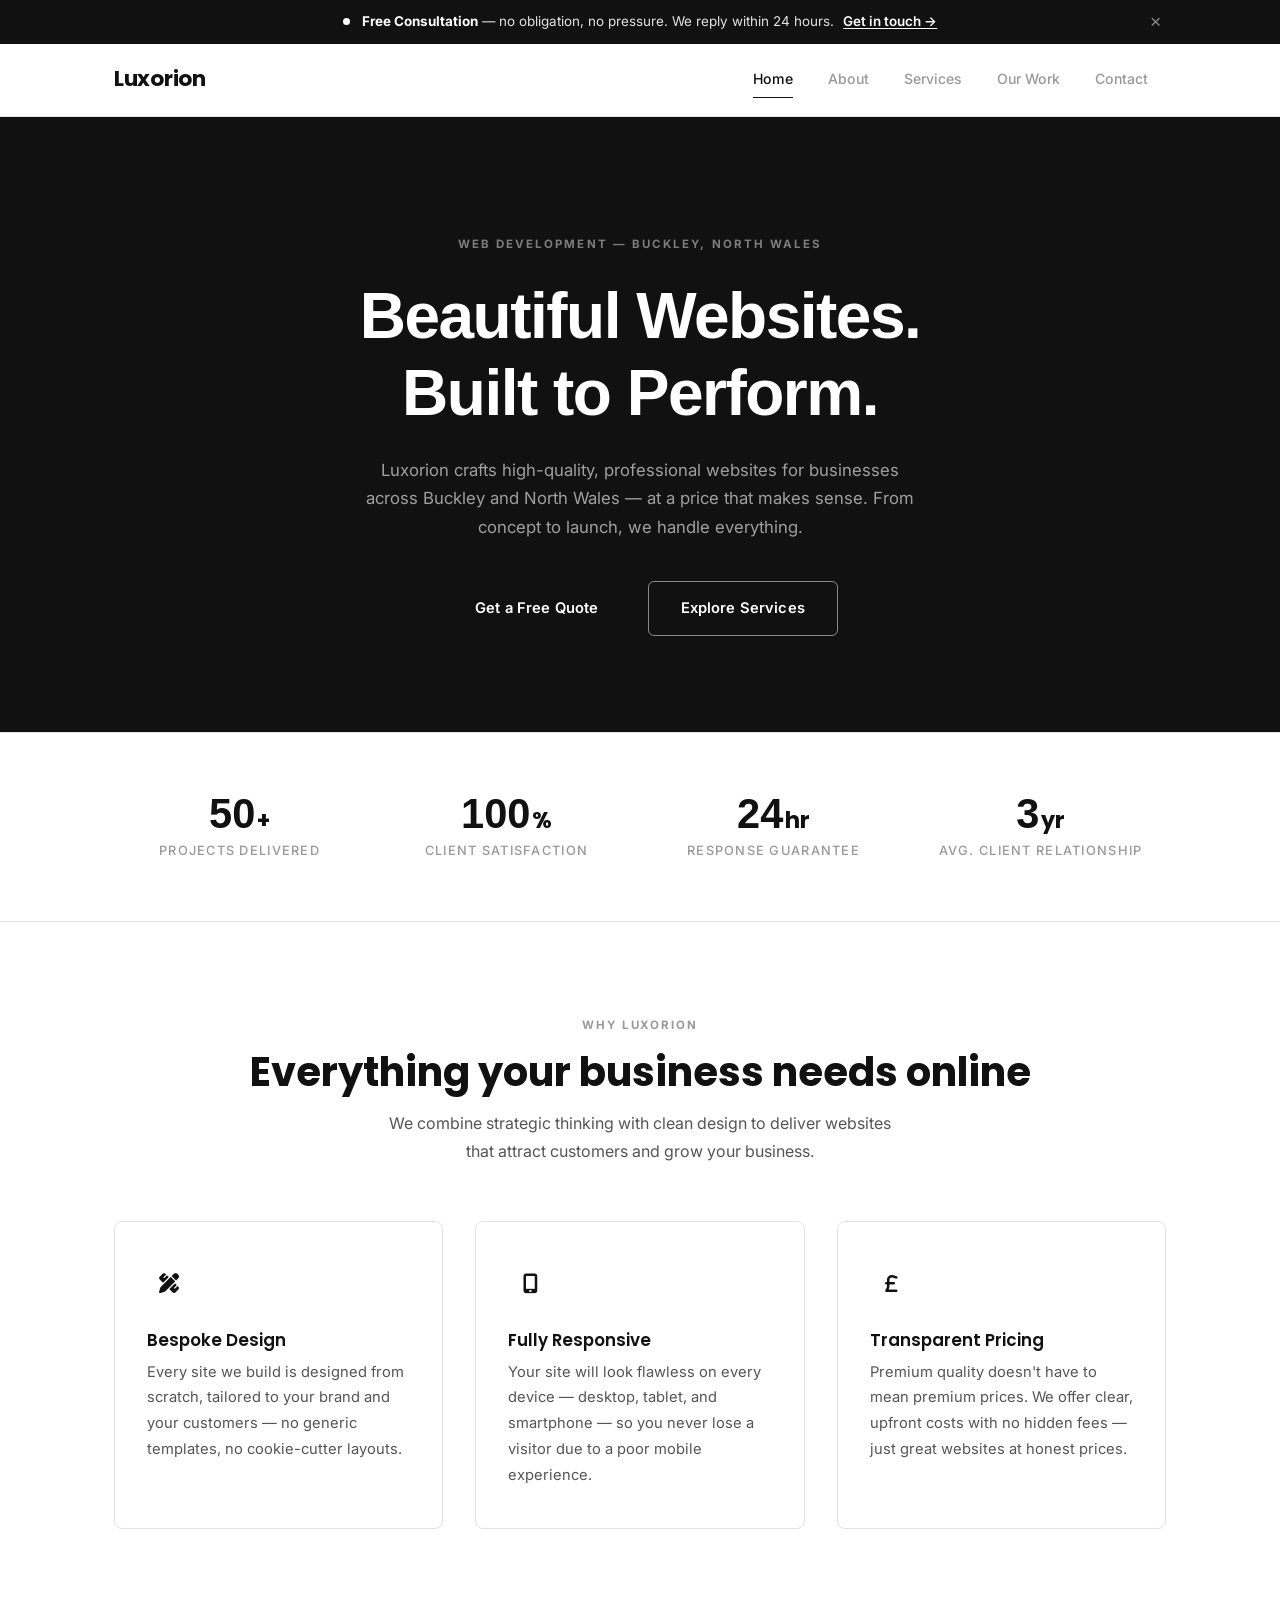
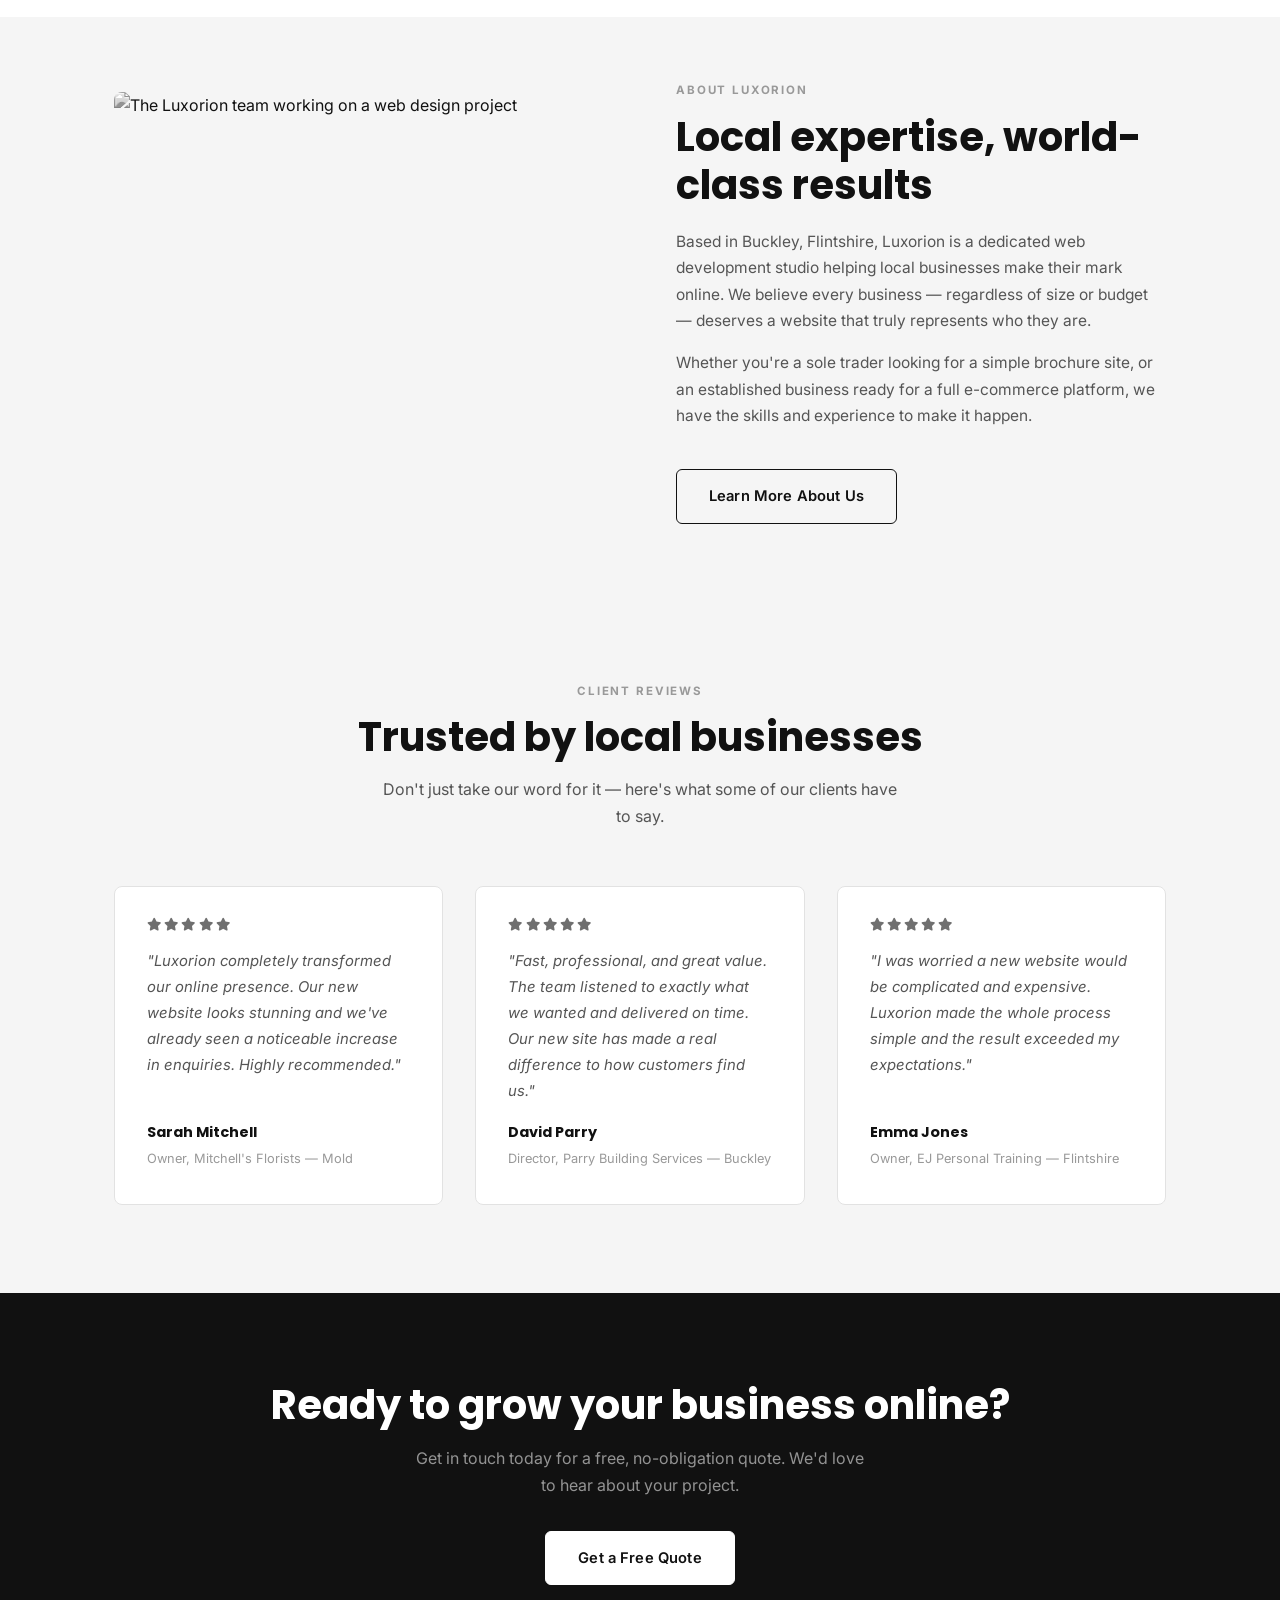
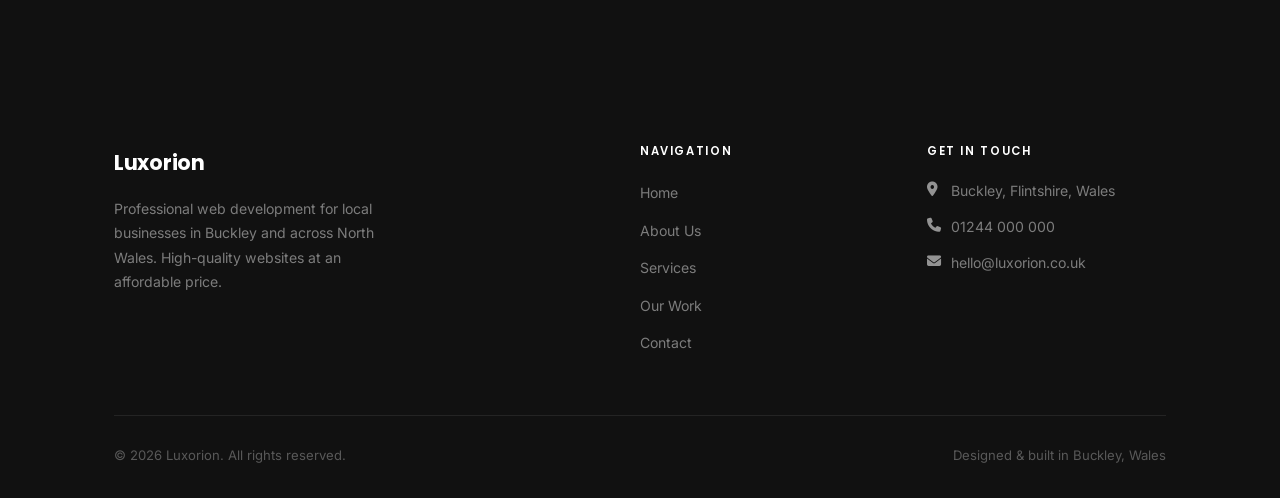
==== commit af7a670c: "add scroll animations, promo bar, and stats strip" ====
--- a/index.html
+++ b/index.html
@@ -12,6 +12,18 @@
   <link rel="stylesheet" href="styles.css" />
 </head>
 <body>
+
+  <!-- ── Promo Bar ── -->
+  <div class="promo-bar" id="promoBar">
+    <div class="promo-inner">
+      <span class="promo-pulse"></span>
+      <p class="promo-msg" id="promoMsg">
+        <strong>Free Consultation</strong> — no obligation, no pressure. We reply within 24 hours.
+        <a href="contact.html">Get in touch →</a>
+      </p>
+      <button class="promo-close" id="promoClose" aria-label="Dismiss banner">&times;</button>
+    </div>
+  </div>
 
   <!-- ── Navigation ── -->
   <header class="site-header">
@@ -36,12 +48,48 @@
     <section class="hero">
       <div class="container">
         <div class="hero-content">
-          <span class="eyebrow">Web Development — Buckley, North Wales</span>
-          <h1>Beautiful Websites.<br>Built to Perform.</h1>
-          <p>Luxorion crafts high-quality, professional websites for businesses across Buckley and North Wales — at a price that makes sense. From concept to launch, we handle everything.</p>
-          <div class="hero-actions">
+          <span class="eyebrow hero-anim-1">Web Development — Buckley, North Wales</span>
+          <h1 class="hero-anim-2">Beautiful Websites.<br>Built to Perform.</h1>
+          <p class="hero-anim-3">Luxorion crafts high-quality, professional websites for businesses across Buckley and North Wales — at a price that makes sense. From concept to launch, we handle everything.</p>
+          <div class="hero-actions hero-anim-4">
             <a href="contact.html" class="btn btn-primary">Get a Free Quote</a>
             <a href="services.html" class="btn btn-outline">Explore Services</a>
+          </div>
+        </div>
+      </div>
+    </section>
+
+    <!-- ── Stats Strip ── -->
+    <section class="stats-strip">
+      <div class="container">
+        <div class="stats-grid stagger-children">
+          <div class="stat-item fade-in">
+            <div class="stat-value">
+              <span class="stat-number" data-target="50">0</span>
+              <span class="stat-suffix">+</span>
+            </div>
+            <p>Projects Delivered</p>
+          </div>
+          <div class="stat-item fade-in">
+            <div class="stat-value">
+              <span class="stat-number" data-target="100">0</span>
+              <span class="stat-suffix">%</span>
+            </div>
+            <p>Client Satisfaction</p>
+          </div>
+          <div class="stat-item fade-in">
+            <div class="stat-value">
+              <span class="stat-number" data-target="24">0</span>
+              <span class="stat-suffix">hr</span>
+            </div>
+            <p>Response Guarantee</p>
+          </div>
+          <div class="stat-item fade-in">
+            <div class="stat-value">
+              <span class="stat-number" data-target="3">0</span>
+              <span class="stat-suffix">yr</span>
+            </div>
+            <p>Avg. Client Relationship</p>
           </div>
         </div>
       </div>
@@ -56,7 +104,7 @@
           <p>We combine strategic thinking with clean design to deliver websites that attract customers and grow your business.</p>
         </div>
 
-        <div class="highlights-grid">
+        <div class="highlights-grid stagger-children">
           <article class="highlight-card fade-in">
             <div class="highlight-icon" aria-hidden="true">
               <i class="fas fa-pencil-ruler"></i>
@@ -114,7 +162,7 @@
           <p>Don't just take our word for it — here's what some of our clients have to say.</p>
         </div>
 
-        <div class="testimonials-grid">
+        <div class="testimonials-grid stagger-children">
           <article class="testimonial-card fade-in">
             <div class="stars" aria-label="5 out of 5 stars">
               <i class="fas fa-star" aria-hidden="true"></i>
--- a/styles.css
+++ b/styles.css
@@ -1,6 +1,6 @@
 /* ============================================
    Luxorion — Shared Stylesheet
-   Brand colours: #0A145F | #007BFF | #F5F6F7 | #C0C0C0
+   Palette: Black / White / Grey — Minimal
    ============================================ */
 
 /* ── Reset ── */
@@ -12,17 +12,18 @@
 
 /* ── Variables ── */
 :root {
-  --navy:       #0A145F;
-  --blue:       #007BFF;
-  --light:      #F5F6F7;
-  --silver:     #C0C0C0;
+  --navy:       #111111;   /* was brand navy → now near-black */
+  --blue:       #111111;   /* was brand blue → now near-black */
+  --light:      #f5f5f5;   /* off-white section backgrounds  */
+  --silver:     #999999;   /* muted/secondary text            */
   --white:      #ffffff;
-  --text-dark:  #0d1433;
-  --text-body:  #4a5068;
-  --blue-dark:  #0062cc;
-  --shadow-sm:  rgba(10, 20, 95, 0.08);
-  --shadow-md:  rgba(10, 20, 95, 0.16);
-  --transition: 0.25s ease;
+  --text-dark:  #111111;
+  --text-body:  #555555;
+  --blue-dark:  #000000;   /* button hover                   */
+  --border:     #e2e2e2;
+  --shadow-sm:  rgba(0, 0, 0, 0.05);
+  --shadow-md:  rgba(0, 0, 0, 0.10);
+  --transition: 0.22s ease;
 }
 
 html {
@@ -56,13 +57,13 @@
 h1, h2, h3, h4 {
   font-family: 'Poppins', sans-serif;
   line-height: 1.2;
-  color: var(--navy);
+  color: var(--text-dark);
 }
 
 h1 { font-size: clamp(2.2rem, 5vw, 3.5rem); font-weight: 700; }
-h2 { font-size: clamp(1.8rem, 4vw, 2.6rem); font-weight: 700; }
-h3 { font-size: 1.25rem; font-weight: 600; }
-h4 { font-size: 1rem; font-weight: 600; }
+h2 { font-size: clamp(1.8rem, 4vw, 2.5rem); font-weight: 700; }
+h3 { font-size: 1.2rem; font-weight: 600; }
+h4 { font-size: 0.95rem; font-weight: 600; }
 
 p { color: var(--text-body); }
 
@@ -73,50 +74,50 @@
 .btn {
   display: inline-block;
   padding: 0.85rem 2rem;
-  border-radius: 8px;
+  border-radius: 6px;
   font-family: 'Inter', sans-serif;
-  font-size: 0.95rem;
+  font-size: 0.92rem;
   font-weight: 600;
   cursor: pointer;
   transition: all var(--transition);
-  border: 2px solid transparent;
+  border: 1.5px solid transparent;
   text-decoration: none;
   white-space: nowrap;
+  letter-spacing: 0.01em;
 }
 
 .btn-primary {
-  background: var(--blue);
-  color: var(--white);
-  border-color: var(--blue);
+  background: var(--text-dark);
+  color: var(--white);
+  border-color: var(--text-dark);
 }
 .btn-primary:hover {
-  background: var(--blue-dark);
-  border-color: var(--blue-dark);
-  transform: translateY(-2px);
-  box-shadow: 0 6px 20px rgba(0, 123, 255, 0.35);
+  background: #333333;
+  border-color: #333333;
+  transform: translateY(-1px);
 }
 
 .btn-outline {
   background: transparent;
   color: var(--white);
-  border-color: rgba(255, 255, 255, 0.6);
+  border-color: rgba(255, 255, 255, 0.5);
 }
 .btn-outline:hover {
   background: var(--white);
-  color: var(--navy);
+  color: var(--text-dark);
   border-color: var(--white);
-  transform: translateY(-2px);
+  transform: translateY(-1px);
 }
 
 .btn-outline-navy {
   background: transparent;
-  color: var(--navy);
-  border-color: var(--navy);
+  color: var(--text-dark);
+  border-color: var(--text-dark);
 }
 .btn-outline-navy:hover {
-  background: var(--navy);
-  color: var(--white);
-  transform: translateY(-2px);
+  background: var(--text-dark);
+  color: var(--white);
+  transform: translateY(-1px);
 }
 
 
@@ -124,13 +125,13 @@
    LAYOUT UTILITIES
 ════════════════════════════ */
 .container {
-  max-width: 1140px;
+  max-width: 1100px;
   margin: 0 auto;
   padding: 0 1.5rem;
 }
 
 .section {
-  padding: 5rem 0;
+  padding: 5.5rem 0;
 }
 
 .section-header {
@@ -141,22 +142,22 @@
 .section-header .eyebrow,
 .eyebrow {
   display: inline-block;
-  font-size: 0.78rem;
+  font-size: 0.72rem;
   font-weight: 700;
-  letter-spacing: 0.12em;
+  letter-spacing: 0.16em;
   text-transform: uppercase;
-  color: var(--blue);
+  color: var(--silver);
   margin-bottom: 0.75rem;
 }
 
 .section-header h2 {
-  margin-bottom: 1rem;
+  margin-bottom: 0.9rem;
 }
 
 .section-header p {
-  max-width: 560px;
+  max-width: 520px;
   margin: 0 auto;
-  font-size: 1.05rem;
+  font-size: 1rem;
 }
 
 
@@ -167,8 +168,8 @@
   position: sticky;
   top: 0;
   z-index: 1000;
-  background: var(--navy);
-  box-shadow: 0 2px 16px var(--shadow-md);
+  background: var(--white);
+  border-bottom: 1px solid var(--border);
 }
 
 .nav-inner {
@@ -176,22 +177,23 @@
   align-items: center;
   justify-content: space-between;
   padding: 1.1rem 1.5rem;
-  max-width: 1140px;
+  max-width: 1100px;
   margin: 0 auto;
   position: relative;
 }
 
 .nav-logo {
   font-family: 'Poppins', sans-serif;
-  font-size: 1.5rem;
+  font-size: 1.35rem;
   font-weight: 700;
-  color: var(--white);
+  color: var(--text-dark);
   text-decoration: none;
   letter-spacing: -0.3px;
 }
 
+/* Remove the blue span tint on the logo */
 .nav-logo span {
-  color: var(--blue);
+  color: var(--text-dark);
 }
 
 .nav-links {
@@ -201,29 +203,28 @@
 }
 
 .nav-links a {
-  color: rgba(255, 255, 255, 0.75);
-  font-size: 0.92rem;
+  color: var(--silver);
+  font-size: 0.88rem;
   font-weight: 500;
   text-decoration: none;
-  transition: color var(--transition), border-color var(--transition);
+  transition: color var(--transition);
   padding: 0.35rem 0;
   margin: 0 1.1rem;
-  border-bottom: 2px solid transparent;
+  border-bottom: 1.5px solid transparent;
 }
 
 .nav-links a:hover,
 .nav-links a.active {
-  color: var(--white);
-  border-bottom-color: var(--blue);
-}
-
-/* Hamburger toggle */
+  color: var(--text-dark);
+  border-bottom-color: var(--text-dark);
+}
+
 .nav-toggle {
   display: none;
   background: none;
   border: none;
-  color: var(--white);
-  font-size: 1.4rem;
+  color: var(--text-dark);
+  font-size: 1.3rem;
   cursor: pointer;
   padding: 0.25rem;
   line-height: 1;
@@ -234,7 +235,7 @@
    FOOTER
 ════════════════════════════ */
 .site-footer {
-  background: var(--navy);
+  background: var(--text-dark);
   padding: 4.5rem 0 2rem;
 }
 
@@ -246,25 +247,30 @@
 }
 
 .footer-brand .nav-logo {
-  font-size: 1.4rem;
+  font-size: 1.3rem;
   display: inline-block;
   margin-bottom: 1rem;
+  color: var(--white);
+}
+
+.footer-brand .nav-logo span {
+  color: var(--white);
 }
 
 .footer-brand p {
-  font-size: 0.9rem;
+  font-size: 0.88rem;
   line-height: 1.75;
   max-width: 280px;
-  color: rgba(255, 255, 255, 0.6);
+  color: rgba(255, 255, 255, 0.45);
 }
 
 .footer-col h4 {
   color: var(--white);
   font-family: 'Poppins', sans-serif;
-  font-size: 0.82rem;
+  font-size: 0.72rem;
   font-weight: 600;
   text-transform: uppercase;
-  letter-spacing: 0.1em;
+  letter-spacing: 0.14em;
   margin-bottom: 1.25rem;
 }
 
@@ -273,8 +279,8 @@
 }
 
 .footer-col ul li a {
-  color: rgba(255, 255, 255, 0.6);
-  font-size: 0.9rem;
+  color: rgba(255, 255, 255, 0.45);
+  font-size: 0.88rem;
   text-decoration: none;
   transition: color var(--transition);
 }
@@ -288,19 +294,19 @@
   align-items: flex-start;
   gap: 0.65rem;
   margin-bottom: 0.75rem;
-  color: rgba(255, 255, 255, 0.6);
-  font-size: 0.9rem;
+  color: rgba(255, 255, 255, 0.45);
+  font-size: 0.88rem;
 }
 
 .footer-contact-item i {
-  color: var(--blue);
+  color: rgba(255, 255, 255, 0.55);
   margin-top: 0.2rem;
   flex-shrink: 0;
   width: 14px;
 }
 
 .footer-bottom {
-  border-top: 1px solid rgba(255, 255, 255, 0.1);
+  border-top: 1px solid rgba(255, 255, 255, 0.08);
   padding-top: 1.75rem;
   display: flex;
   align-items: center;
@@ -310,18 +316,160 @@
 }
 
 .footer-bottom p {
-  font-size: 0.85rem;
-  color: rgba(255, 255, 255, 0.45);
+  font-size: 0.82rem;
+  color: rgba(255, 255, 255, 0.3);
   margin: 0;
 }
 
 
 /* ════════════════════════════
-   FADE-IN ANIMATION
-════════════════════════════ */
+   PROMO ANNOUNCEMENT BAR
+════════════════════════════ */
+.promo-bar {
+  background: var(--text-dark);
+  color: var(--white);
+  padding: 0.65rem 0;
+  position: relative;
+  overflow: hidden;
+  transition: max-height 0.3s ease, padding 0.3s ease, opacity 0.3s ease;
+  max-height: 60px;
+}
+
+.promo-bar.promo-hide {
+  max-height: 0;
+  padding: 0;
+  opacity: 0;
+}
+
+.promo-inner {
+  display: flex;
+  align-items: center;
+  justify-content: center;
+  gap: 0.75rem;
+  padding: 0 1.5rem;
+  max-width: 1100px;
+  margin: 0 auto;
+  position: relative;
+}
+
+.promo-pulse {
+  width: 7px;
+  height: 7px;
+  border-radius: 50%;
+  background: var(--white);
+  flex-shrink: 0;
+  animation: pulse 1.8s ease infinite;
+}
+
+@keyframes pulse {
+  0%, 100% { opacity: 1;   transform: scale(1); }
+  50%       { opacity: 0.4; transform: scale(1.4); }
+}
+
+.promo-msg {
+  font-size: 0.84rem;
+  color: rgba(255,255,255,0.88);
+  text-align: center;
+  transition: opacity 0.4s ease;
+}
+
+.promo-msg strong {
+  color: var(--white);
+}
+
+.promo-msg a {
+  color: var(--white);
+  font-weight: 600;
+  text-decoration: underline;
+  text-underline-offset: 2px;
+  margin-left: 0.35rem;
+  white-space: nowrap;
+}
+
+.promo-msg a:hover {
+  opacity: 0.75;
+}
+
+.promo-close {
+  position: absolute;
+  right: 1.5rem;
+  background: none;
+  border: none;
+  color: rgba(255,255,255,0.5);
+  font-size: 1.2rem;
+  cursor: pointer;
+  line-height: 1;
+  padding: 0.1rem 0.3rem;
+  transition: color var(--transition);
+}
+
+.promo-close:hover {
+  color: var(--white);
+}
+
+
+/* ════════════════════════════
+   STATS STRIP
+════════════════════════════ */
+.stats-strip {
+  background: var(--white);
+  border-top: 1px solid var(--border);
+  border-bottom: 1px solid var(--border);
+  padding: 2.75rem 0;
+}
+
+.stats-grid {
+  display: grid;
+  grid-template-columns: repeat(4, 1fr);
+  gap: 1rem;
+  text-align: center;
+}
+
+.stat-item {
+  padding: 1rem;
+}
+
+.stat-value {
+  display: flex;
+  align-items: baseline;
+  justify-content: center;
+  gap: 0.1rem;
+  margin-bottom: 0.35rem;
+}
+
+.stat-number {
+  font-family: 'Poppins', sans-serif;
+  font-size: 2.6rem;
+  font-weight: 800;
+  color: var(--text-dark);
+  line-height: 1;
+}
+
+.stat-suffix {
+  font-family: 'Poppins', sans-serif;
+  font-size: 1.4rem;
+  font-weight: 700;
+  color: var(--text-dark);
+  line-height: 1;
+}
+
+.stat-item p {
+  font-size: 0.8rem;
+  font-weight: 500;
+  text-transform: uppercase;
+  letter-spacing: 0.1em;
+  color: var(--silver);
+}
+
+
+/* ════════════════════════════
+   SCROLL ANIMATIONS
+════════════════════════════ */
+
+/* Fade up (default) */
 .fade-in {
   opacity: 0;
-  transform: translateY(28px);
+  transform: translateY(24px);
   transition: opacity 0.65s ease, transform 0.65s ease;
 }
 
@@ -330,56 +478,89 @@
   transform: translateY(0);
 }
 
+/* Slide in from left */
+.slide-left {
+  opacity: 0;
+  transform: translateX(-40px);
+  transition: opacity 0.7s ease, transform 0.7s ease;
+}
+
+.slide-left.visible {
+  opacity: 1;
+  transform: translateX(0);
+}
+
+/* Slide in from right */
+.slide-right {
+  opacity: 0;
+  transform: translateX(40px);
+  transition: opacity 0.7s ease, transform 0.7s ease;
+}
+
+.slide-right.visible {
+  opacity: 1;
+  transform: translateX(0);
+}
+
+/* Scale in */
+.scale-in {
+  opacity: 0;
+  transform: scale(0.94);
+  transition: opacity 0.6s ease, transform 0.6s ease;
+}
+
+.scale-in.visible {
+  opacity: 1;
+  transform: scale(1);
+}
+
+/* Hero entrance — CSS animation on page load (no scroll needed) */
+@keyframes fadeUp {
+  from { opacity: 0; transform: translateY(22px); }
+  to   { opacity: 1; transform: translateY(0); }
+}
+
+.hero-anim-1 { animation: fadeUp 0.65s ease 0.1s both; }
+.hero-anim-2 { animation: fadeUp 0.65s ease 0.3s both; }
+.hero-anim-3 { animation: fadeUp 0.65s ease 0.5s both; }
+.hero-anim-4 { animation: fadeUp 0.65s ease 0.65s both; }
+
 
 /* ════════════════════════════
    HOME — HERO
 ════════════════════════════ */
 .hero {
-  background: linear-gradient(135deg, var(--navy) 0%, #132080 60%, #1a2a8a 100%);
+  background: var(--text-dark);
   padding: 7rem 0 6rem;
   text-align: center;
-  position: relative;
-  overflow: hidden;
-}
-
-/* Subtle pattern overlay */
-.hero::before {
-  content: '';
-  position: absolute;
-  inset: 0;
-  background-image:
-    radial-gradient(circle at 20% 30%, rgba(0, 123, 255, 0.15) 0%, transparent 50%),
-    radial-gradient(circle at 80% 70%, rgba(0, 123, 255, 0.1) 0%, transparent 40%);
-  pointer-events: none;
 }
 
 .hero-content {
-  position: relative;
-  z-index: 1;
-  max-width: 780px;
+  max-width: 720px;
   margin: 0 auto;
 }
 
 .hero .eyebrow {
-  color: rgba(0, 123, 255, 0.9);
-  background: rgba(0, 123, 255, 0.12);
-  border: 1px solid rgba(0, 123, 255, 0.25);
-  border-radius: 999px;
-  padding: 0.35rem 1.1rem;
-  margin-bottom: 1.75rem;
+  color: rgba(255, 255, 255, 0.45);
+  background: transparent;
+  border: none;
+  padding: 0;
+  margin-bottom: 1.5rem;
+  letter-spacing: 0.18em;
 }
 
 .hero h1 {
   color: var(--white);
-  font-size: clamp(2.5rem, 6vw, 4rem);
+  font-size: clamp(2.6rem, 6vw, 4rem);
   margin-bottom: 1.5rem;
-  letter-spacing: -1px;
+  letter-spacing: -1.5px;
+  font-weight: 800;
 }
 
 .hero p {
-  color: rgba(255, 255, 255, 0.78);
-  font-size: 1.1rem;
-  max-width: 580px;
+  color: rgba(255, 255, 255, 0.6);
+  font-size: 1.05rem;
+  max-width: 560px;
   margin: 0 auto 2.5rem;
 }
 
@@ -405,38 +586,37 @@
 }
 
 .highlight-card {
-  background: var(--light);
-  border-radius: 14px;
   padding: 2.5rem 2rem;
-  text-align: center;
-  transition: box-shadow var(--transition), transform var(--transition);
+  border: 1px solid var(--border);
+  border-radius: 8px;
+  text-align: left;
+  transition: border-color var(--transition), box-shadow var(--transition);
 }
 
 .highlight-card:hover {
-  transform: translateY(-4px);
-  box-shadow: 0 12px 32px var(--shadow-md);
+  border-color: #aaaaaa;
+  box-shadow: 0 4px 16px var(--shadow-sm);
 }
 
 .highlight-icon {
-  width: 60px;
-  height: 60px;
-  border-radius: 14px;
-  background: rgba(0, 123, 255, 0.1);
+  width: 44px;
+  height: 44px;
   display: flex;
   align-items: center;
   justify-content: center;
-  margin: 0 auto 1.5rem;
-  font-size: 1.5rem;
-  color: var(--blue);
+  margin-bottom: 1.5rem;
+  font-size: 1.25rem;
+  color: var(--text-dark);
 }
 
 .highlight-card h3 {
-  margin-bottom: 0.75rem;
+  margin-bottom: 0.6rem;
+  font-size: 1.05rem;
 }
 
 .highlight-card p {
-  font-size: 0.95rem;
-  line-height: 1.7;
+  font-size: 0.92rem;
+  line-height: 1.75;
 }
 
 
@@ -455,29 +635,29 @@
 
 .testimonial-card {
   background: var(--white);
-  border-radius: 14px;
-  padding: 2.25rem;
-  box-shadow: 0 4px 16px var(--shadow-sm);
+  border: 1px solid var(--border);
+  border-radius: 8px;
+  padding: 2rem;
   display: flex;
   flex-direction: column;
   gap: 1rem;
-  transition: box-shadow var(--transition), transform var(--transition);
+  transition: border-color var(--transition);
 }
 
 .testimonial-card:hover {
-  transform: translateY(-3px);
-  box-shadow: 0 10px 28px var(--shadow-md);
+  border-color: #aaaaaa;
 }
 
 .stars {
-  color: #f59e0b;
-  font-size: 0.9rem;
+  color: var(--text-dark);
+  font-size: 0.8rem;
   display: flex;
   gap: 0.2rem;
+  opacity: 0.6;
 }
 
 .testimonial-card p {
-  font-size: 0.95rem;
+  font-size: 0.93rem;
   line-height: 1.75;
   font-style: italic;
   flex: 1;
@@ -485,13 +665,13 @@
 
 .testimonial-author strong {
   display: block;
-  color: var(--navy);
+  color: var(--text-dark);
   font-family: 'Poppins', sans-serif;
-  font-size: 0.95rem;
+  font-size: 0.9rem;
 }
 
 .testimonial-author span {
-  font-size: 0.82rem;
+  font-size: 0.8rem;
   color: var(--silver);
 }
 
@@ -500,8 +680,8 @@
    HOME — CTA BANNER
 ════════════════════════════ */
 .cta-banner {
-  background: var(--blue);
-  padding: 5rem 0;
+  background: var(--text-dark);
+  padding: 5.5rem 0;
   text-align: center;
 }
 
@@ -511,22 +691,21 @@
 }
 
 .cta-banner p {
-  color: rgba(255, 255, 255, 0.85);
-  font-size: 1.05rem;
-  max-width: 500px;
+  color: rgba(255, 255, 255, 0.55);
+  font-size: 1rem;
+  max-width: 460px;
   margin: 0 auto 2rem;
 }
 
 .cta-banner .btn-primary {
   background: var(--white);
-  color: var(--blue);
+  color: var(--text-dark);
   border-color: var(--white);
 }
 
 .cta-banner .btn-primary:hover {
   background: var(--light);
   border-color: var(--light);
-  color: var(--navy);
 }
 
 
@@ -534,7 +713,7 @@
    PAGE BANNER (inner pages)
 ════════════════════════════ */
 .page-banner {
-  background: linear-gradient(135deg, var(--navy) 0%, #132080 100%);
+  background: var(--text-dark);
   padding: 4.5rem 0;
   text-align: center;
 }
@@ -546,9 +725,9 @@
 }
 
 .page-banner p {
-  color: rgba(255, 255, 255, 0.72);
-  font-size: 1.05rem;
-  max-width: 520px;
+  color: rgba(255, 255, 255, 0.5);
+  font-size: 1rem;
+  max-width: 500px;
   margin: 0 auto;
 }
 
@@ -558,26 +737,26 @@
   justify-content: center;
   gap: 0.5rem;
   margin-bottom: 1rem;
-  font-size: 0.85rem;
+  font-size: 0.82rem;
 }
 
 .breadcrumb a {
-  color: rgba(255, 255, 255, 0.55);
+  color: rgba(255, 255, 255, 0.4);
   text-decoration: none;
   transition: color var(--transition);
 }
 
 .breadcrumb a:hover {
-  color: var(--white);
+  color: rgba(255, 255, 255, 0.8);
 }
 
 .breadcrumb span {
-  color: var(--blue);
+  color: rgba(255, 255, 255, 0.8);
 }
 
 .breadcrumb i {
-  color: rgba(255, 255, 255, 0.35);
-  font-size: 0.7rem;
+  color: rgba(255, 255, 255, 0.25);
+  font-size: 0.65rem;
 }
 
 
@@ -591,20 +770,20 @@
 .about-grid {
   display: grid;
   grid-template-columns: 1fr 1fr;
-  gap: 4rem;
+  gap: 4.5rem;
   align-items: center;
 }
 
 .about-image {
-  border-radius: 16px;
+  border-radius: 8px;
   overflow: hidden;
-  box-shadow: 0 16px 48px var(--shadow-md);
 }
 
 .about-image img {
   width: 100%;
   height: 420px;
   object-fit: cover;
+  filter: grayscale(100%);
 }
 
 .about-text .eyebrow {
@@ -618,7 +797,7 @@
 
 .about-text p {
   margin-bottom: 1rem;
-  font-size: 0.98rem;
+  font-size: 0.97rem;
 }
 
 /* Why Choose Us */
@@ -634,40 +813,38 @@
 
 .why-card {
   background: var(--white);
-  border-radius: 12px;
+  border: 1px solid var(--border);
+  border-radius: 8px;
   padding: 2rem;
   display: flex;
   gap: 1.25rem;
   align-items: flex-start;
-  transition: box-shadow var(--transition), transform var(--transition);
+  transition: border-color var(--transition);
 }
 
 .why-card:hover {
-  box-shadow: 0 8px 24px var(--shadow-md);
-  transform: translateY(-2px);
+  border-color: #aaaaaa;
 }
 
 .why-icon {
-  width: 48px;
-  height: 48px;
-  border-radius: 10px;
-  background: rgba(0, 123, 255, 0.1);
+  width: 40px;
+  height: 40px;
   display: flex;
   align-items: center;
   justify-content: center;
   flex-shrink: 0;
-  color: var(--blue);
-  font-size: 1.1rem;
+  color: var(--text-dark);
+  font-size: 1rem;
 }
 
 .why-card h3 {
-  font-size: 1.05rem;
+  font-size: 1rem;
   margin-bottom: 0.4rem;
 }
 
 .why-card p {
   font-size: 0.9rem;
-  line-height: 1.65;
+  line-height: 1.7;
 }
 
 /* Team section */
@@ -683,21 +860,21 @@
 
 .team-card {
   text-align: center;
-  background: var(--light);
-  border-radius: 14px;
+  border: 1px solid var(--border);
+  border-radius: 8px;
   overflow: hidden;
-  transition: box-shadow var(--transition), transform var(--transition);
+  transition: border-color var(--transition);
 }
 
 .team-card:hover {
-  box-shadow: 0 10px 28px var(--shadow-md);
-  transform: translateY(-4px);
+  border-color: #aaaaaa;
 }
 
 .team-card img {
   width: 100%;
-  height: 260px;
+  height: 240px;
   object-fit: cover;
+  filter: grayscale(100%);
 }
 
 .team-card-body {
@@ -705,19 +882,22 @@
 }
 
 .team-card h3 {
-  margin-bottom: 0.25rem;
+  margin-bottom: 0.2rem;
+  font-size: 1rem;
 }
 
 .team-role {
-  font-size: 0.85rem;
-  color: var(--blue);
+  font-size: 0.8rem;
+  color: var(--silver);
   font-weight: 500;
   margin-bottom: 0.75rem;
   display: block;
+  text-transform: uppercase;
+  letter-spacing: 0.06em;
 }
 
 .team-card p {
-  font-size: 0.88rem;
+  font-size: 0.87rem;
   line-height: 1.65;
 }
 
@@ -728,65 +908,67 @@
 .services-grid {
   display: grid;
   grid-template-columns: repeat(3, 1fr);
-  gap: 2rem;
+  gap: 1.5rem;
 }
 
 .service-card {
   background: var(--white);
-  border: 1px solid #e8eaf0;
-  border-radius: 14px;
-  padding: 2.5rem 2rem;
+  border: 1px solid var(--border);
+  border-radius: 8px;
+  padding: 2.25rem 2rem;
   display: flex;
   flex-direction: column;
-  gap: 1rem;
-  transition: border-color var(--transition), box-shadow var(--transition), transform var(--transition);
+  gap: 0.85rem;
+  transition: border-color var(--transition), box-shadow var(--transition);
 }
 
 .service-card:hover {
-  border-color: var(--blue);
-  box-shadow: 0 10px 32px rgba(0, 123, 255, 0.12);
-  transform: translateY(-4px);
+  border-color: #aaaaaa;
+  box-shadow: 0 4px 16px var(--shadow-sm);
 }
 
 .service-icon {
-  width: 56px;
-  height: 56px;
-  border-radius: 12px;
-  background: rgba(0, 123, 255, 0.1);
+  width: 40px;
+  height: 40px;
   display: flex;
   align-items: center;
   justify-content: center;
-  font-size: 1.4rem;
-  color: var(--blue);
+  font-size: 1.2rem;
+  color: var(--text-dark);
 }
 
 .service-card h3 {
   margin: 0;
+  font-size: 1.05rem;
 }
 
 .service-card p {
-  font-size: 0.93rem;
-  line-height: 1.7;
+  font-size: 0.9rem;
+  line-height: 1.75;
   flex: 1;
 }
 
 .service-card .service-link {
-  font-size: 0.88rem;
+  font-size: 0.85rem;
   font-weight: 600;
-  color: var(--blue);
+  color: var(--text-dark);
   display: inline-flex;
   align-items: center;
   gap: 0.35rem;
   transition: gap var(--transition);
+  text-decoration: underline;
+  text-underline-offset: 3px;
+  text-decoration-color: var(--border);
 }
 
 .service-card .service-link:hover {
   gap: 0.6rem;
+  text-decoration-color: var(--text-dark);
 }
 
 .services-cta {
   background: var(--light);
-  padding: 5rem 0;
+  padding: 5.5rem 0;
   text-align: center;
 }
 
@@ -795,8 +977,8 @@
 }
 
 .services-cta p {
-  font-size: 1.05rem;
-  max-width: 480px;
+  font-size: 1rem;
+  max-width: 460px;
   margin: 0 auto 2rem;
 }
 
@@ -815,43 +997,43 @@
 }
 
 .gallery-item {
-  border-radius: 12px;
+  border-radius: 6px;
   overflow: hidden;
-  background: var(--light);
-  box-shadow: 0 4px 12px var(--shadow-sm);
-  transition: box-shadow var(--transition), transform var(--transition);
+  border: 1px solid var(--border);
   cursor: pointer;
+  transition: border-color var(--transition);
 }
 
 .gallery-item:hover {
-  box-shadow: 0 12px 32px var(--shadow-md);
-  transform: translateY(-4px);
+  border-color: #aaaaaa;
 }
 
 .gallery-item img {
   width: 100%;
-  height: 240px;
+  height: 220px;
   object-fit: cover;
-  transition: transform 0.4s ease;
   display: block;
+  filter: grayscale(100%);
+  transition: filter 0.3s ease, transform 0.3s ease;
 }
 
 .gallery-item:hover img {
-  transform: scale(1.04);
+  filter: grayscale(60%);
+  transform: scale(1.02);
 }
 
 .gallery-caption {
-  padding: 1rem 1.25rem;
+  padding: 1rem 1.1rem;
 }
 
 .gallery-caption h4 {
-  font-size: 0.95rem;
-  color: var(--navy);
-  margin-bottom: 0.2rem;
+  font-size: 0.9rem;
+  color: var(--text-dark);
+  margin-bottom: 0.15rem;
 }
 
 .gallery-caption p {
-  font-size: 0.82rem;
+  font-size: 0.78rem;
   color: var(--silver);
 }
 
@@ -860,7 +1042,7 @@
   display: none;
   position: fixed;
   inset: 0;
-  background: rgba(10, 20, 95, 0.92);
+  background: rgba(0, 0, 0, 0.92);
   z-index: 2000;
   align-items: center;
   justify-content: center;
@@ -876,7 +1058,8 @@
   width: 100%;
   max-height: 80vh;
   object-fit: contain;
-  border-radius: 10px;
+  border-radius: 4px;
+  filter: grayscale(100%);
 }
 
 .lightbox-close {
@@ -885,16 +1068,15 @@
   right: 1.5rem;
   background: none;
   border: none;
-  color: var(--white);
-  font-size: 2rem;
+  color: rgba(255, 255, 255, 0.6);
+  font-size: 1.75rem;
   cursor: pointer;
   line-height: 1;
-  opacity: 0.8;
-  transition: opacity var(--transition);
+  transition: color var(--transition);
 }
 
 .lightbox-close:hover {
-  opacity: 1;
+  color: var(--white);
 }
 
 
@@ -908,30 +1090,29 @@
 .contact-grid {
   display: grid;
   grid-template-columns: 3fr 2fr;
-  gap: 4rem;
+  gap: 5rem;
   align-items: flex-start;
 }
 
-/* Form */
 .contact-form-wrap h3 {
-  margin-bottom: 0.5rem;
+  margin-bottom: 0.4rem;
 }
 
 .contact-form-wrap > p {
-  font-size: 0.95rem;
+  font-size: 0.93rem;
   margin-bottom: 2rem;
 }
 
 .contact-form {
   display: flex;
   flex-direction: column;
-  gap: 1.25rem;
+  gap: 1.2rem;
 }
 
 .form-row {
   display: grid;
   grid-template-columns: 1fr 1fr;
-  gap: 1.25rem;
+  gap: 1.2rem;
 }
 
 .form-group {
@@ -941,23 +1122,23 @@
 }
 
 .form-group label {
-  font-size: 0.85rem;
+  font-size: 0.82rem;
   font-weight: 600;
-  color: var(--navy);
+  color: var(--text-dark);
   letter-spacing: 0.02em;
 }
 
 .form-group input,
 .form-group textarea,
 .form-group select {
-  background: var(--light);
-  border: 1.5px solid #dde0eb;
-  border-radius: 8px;
+  background: var(--white);
+  border: 1.5px solid var(--border);
+  border-radius: 6px;
   padding: 0.8rem 1rem;
   color: var(--text-dark);
   font-family: 'Inter', sans-serif;
-  font-size: 0.95rem;
-  transition: border-color var(--transition), box-shadow var(--transition);
+  font-size: 0.93rem;
+  transition: border-color var(--transition);
   outline: none;
   width: 100%;
   appearance: none;
@@ -966,9 +1147,7 @@
 .form-group input:focus,
 .form-group textarea:focus,
 .form-group select:focus {
-  border-color: var(--blue);
-  box-shadow: 0 0 0 3px rgba(0, 123, 255, 0.12);
-  background: var(--white);
+  border-color: var(--text-dark);
 }
 
 .form-group textarea {
@@ -978,22 +1157,22 @@
 
 .form-feedback {
   display: none;
-  background: rgba(0, 123, 255, 0.08);
-  border: 1px solid rgba(0, 123, 255, 0.25);
-  border-radius: 8px;
+  background: var(--light);
+  border: 1px solid var(--border);
+  border-radius: 6px;
   padding: 1rem 1.25rem;
-  color: var(--blue);
-  font-size: 0.9rem;
+  color: var(--text-dark);
+  font-size: 0.88rem;
   font-weight: 500;
 }
 
 /* Contact info sidebar */
 .contact-info-wrap h3 {
-  margin-bottom: 0.5rem;
+  margin-bottom: 0.4rem;
 }
 
 .contact-info-wrap > p {
-  font-size: 0.95rem;
+  font-size: 0.93rem;
   margin-bottom: 2rem;
 }
 
@@ -1011,29 +1190,30 @@
 }
 
 .contact-info-icon {
-  width: 42px;
-  height: 42px;
-  border-radius: 10px;
-  background: rgba(0, 123, 255, 0.1);
+  width: 38px;
+  height: 38px;
   display: flex;
   align-items: center;
   justify-content: center;
-  color: var(--blue);
-  font-size: 1rem;
+  color: var(--text-dark);
+  font-size: 0.95rem;
   flex-shrink: 0;
+  border: 1px solid var(--border);
+  border-radius: 6px;
 }
 
 .contact-info-item h4 {
-  font-size: 0.85rem;
+  font-size: 0.72rem;
   text-transform: uppercase;
-  letter-spacing: 0.06em;
-  margin-bottom: 0.2rem;
-  color: var(--navy);
+  letter-spacing: 0.1em;
+  margin-bottom: 0.25rem;
+  color: var(--silver);
+  font-weight: 600;
 }
 
 .contact-info-item p {
-  font-size: 0.92rem;
-  line-height: 1.5;
+  font-size: 0.9rem;
+  line-height: 1.55;
 }
 
 /* Map */
@@ -1043,17 +1223,18 @@
 }
 
 .map-wrapper {
-  border-radius: 14px;
+  border-radius: 8px;
   overflow: hidden;
-  box-shadow: 0 8px 24px var(--shadow-md);
+  border: 1px solid var(--border);
   line-height: 0;
 }
 
 .map-wrapper iframe {
   width: 100%;
-  height: 420px;
+  height: 400px;
   border: none;
   display: block;
+  filter: grayscale(100%);
 }
 
 
@@ -1078,7 +1259,7 @@
   }
 
   .about-image img {
-    height: 340px;
+    height: 320px;
   }
 
   .why-us-grid {
@@ -1104,20 +1285,18 @@
    RESPONSIVE — MOBILE
 ════════════════════════════ */
 @media (max-width: 768px) {
-  /* Nav mobile menu */
   .nav-links {
     display: none;
     position: absolute;
     top: 100%;
     left: 0;
     right: 0;
-    background: var(--navy);
+    background: var(--white);
     flex-direction: column;
     align-items: stretch;
     gap: 0;
-    padding: 0.75rem 0;
-    box-shadow: 0 8px 20px var(--shadow-md);
-    border-top: 1px solid rgba(255, 255, 255, 0.08);
+    padding: 0.5rem 0;
+    border-bottom: 1px solid var(--border);
   }
 
   .nav-links.open {
@@ -1125,17 +1304,18 @@
   }
 
   .nav-links a {
-    padding: 0.85rem 2rem;
+    padding: 0.85rem 1.5rem;
     margin: 0;
     border-bottom: none;
-    border-left: 3px solid transparent;
+    border-left: 2px solid transparent;
+    color: var(--text-body);
   }
 
   .nav-links a.active,
   .nav-links a:hover {
     border-bottom-color: transparent;
-    border-left-color: var(--blue);
-    background: rgba(255, 255, 255, 0.04);
+    border-left-color: var(--text-dark);
+    color: var(--text-dark);
   }
 
   .nav-toggle {
@@ -1177,7 +1357,8 @@
     text-align: center;
   }
 
-  .cta-banner {
+  .cta-banner,
+  .services-cta {
     padding: 3.5rem 0;
   }
 
@@ -1187,16 +1368,27 @@
 }
 
 @media (max-width: 480px) {
-  .btn {
-    width: 100%;
-    text-align: center;
-  }
-
-  .hero-actions .btn {
-    width: auto;
-    min-width: 200px;
-  }
-
   h1 { font-size: 2rem; }
   h2 { font-size: 1.65rem; }
-}
+
+  .hero-actions .btn {
+    min-width: 180px;
+  }
+
+  .stats-grid {
+    grid-template-columns: repeat(2, 1fr);
+    gap: 0;
+  }
+
+  .stat-item {
+    border-bottom: 1px solid var(--border);
+  }
+
+  .stat-item:nth-child(odd) {
+    border-right: 1px solid var(--border);
+  }
+
+  .promo-msg {
+    font-size: 0.78rem;
+  }
+}
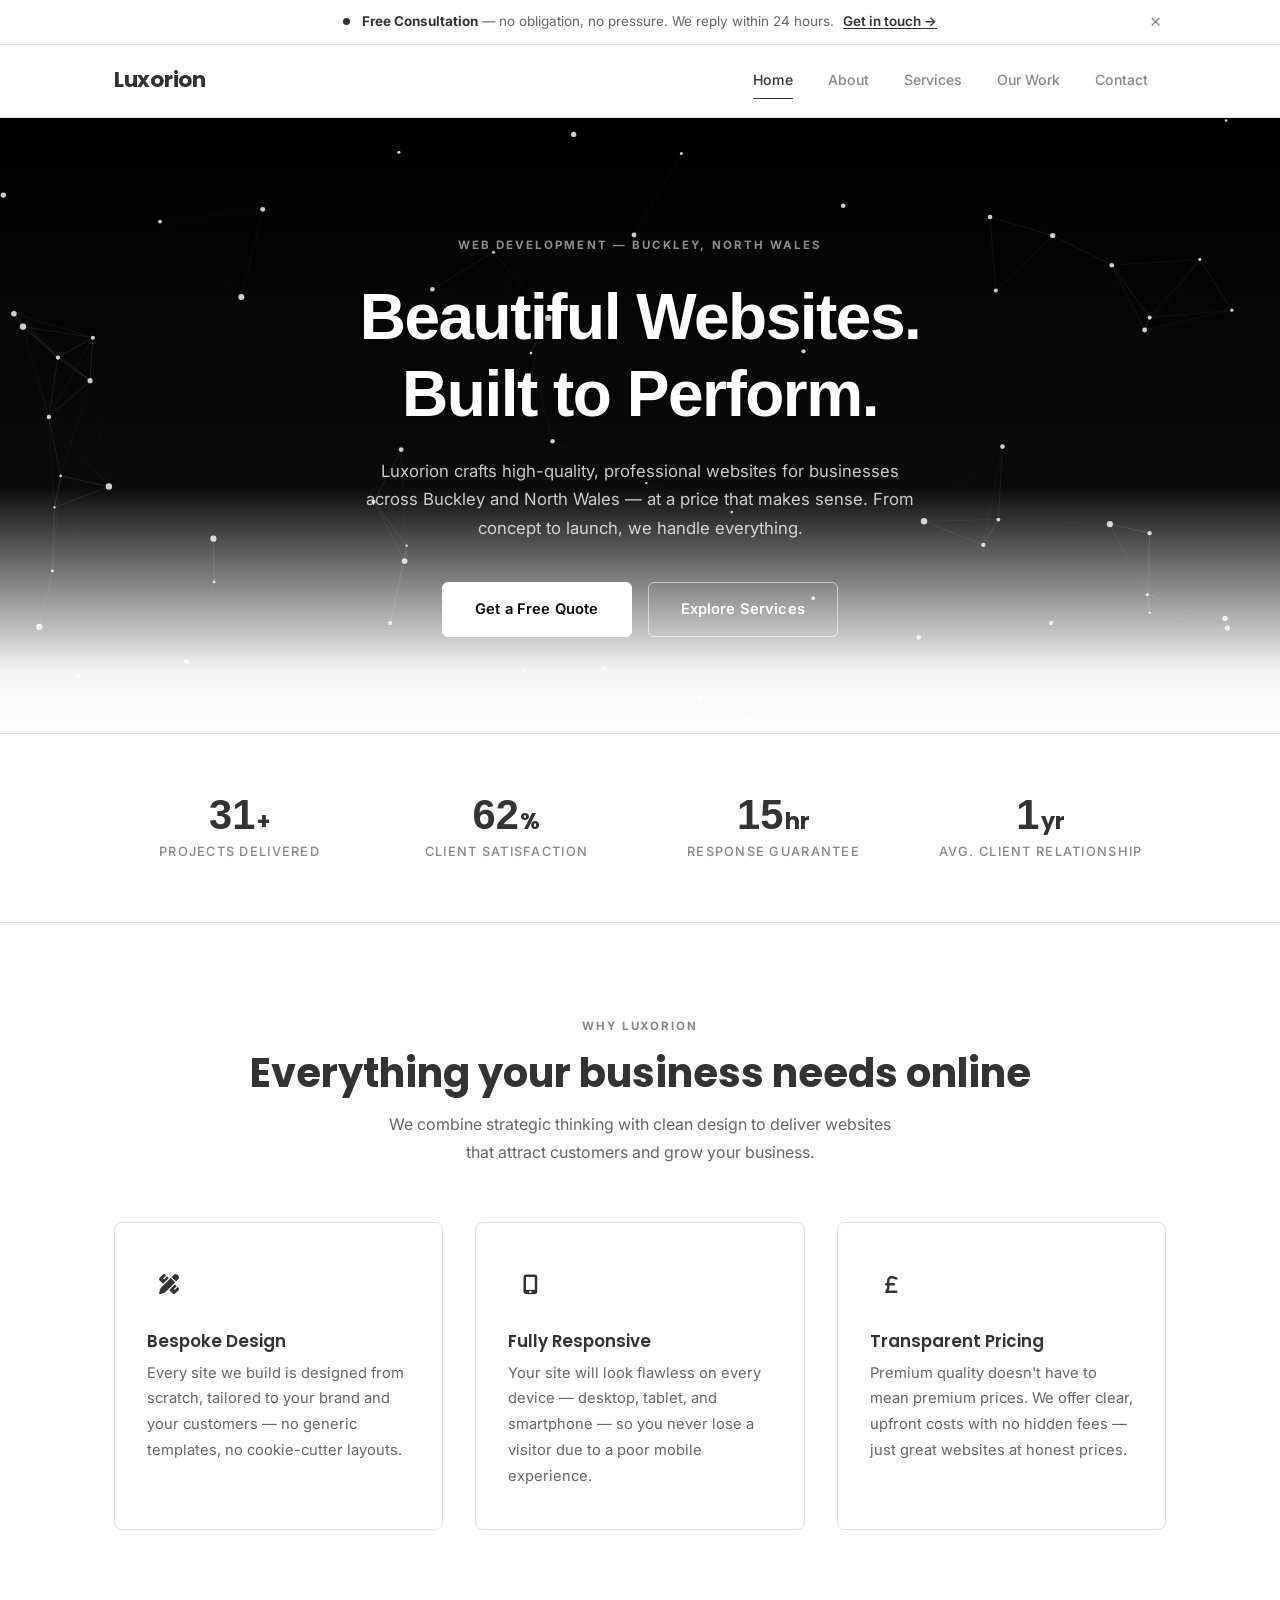
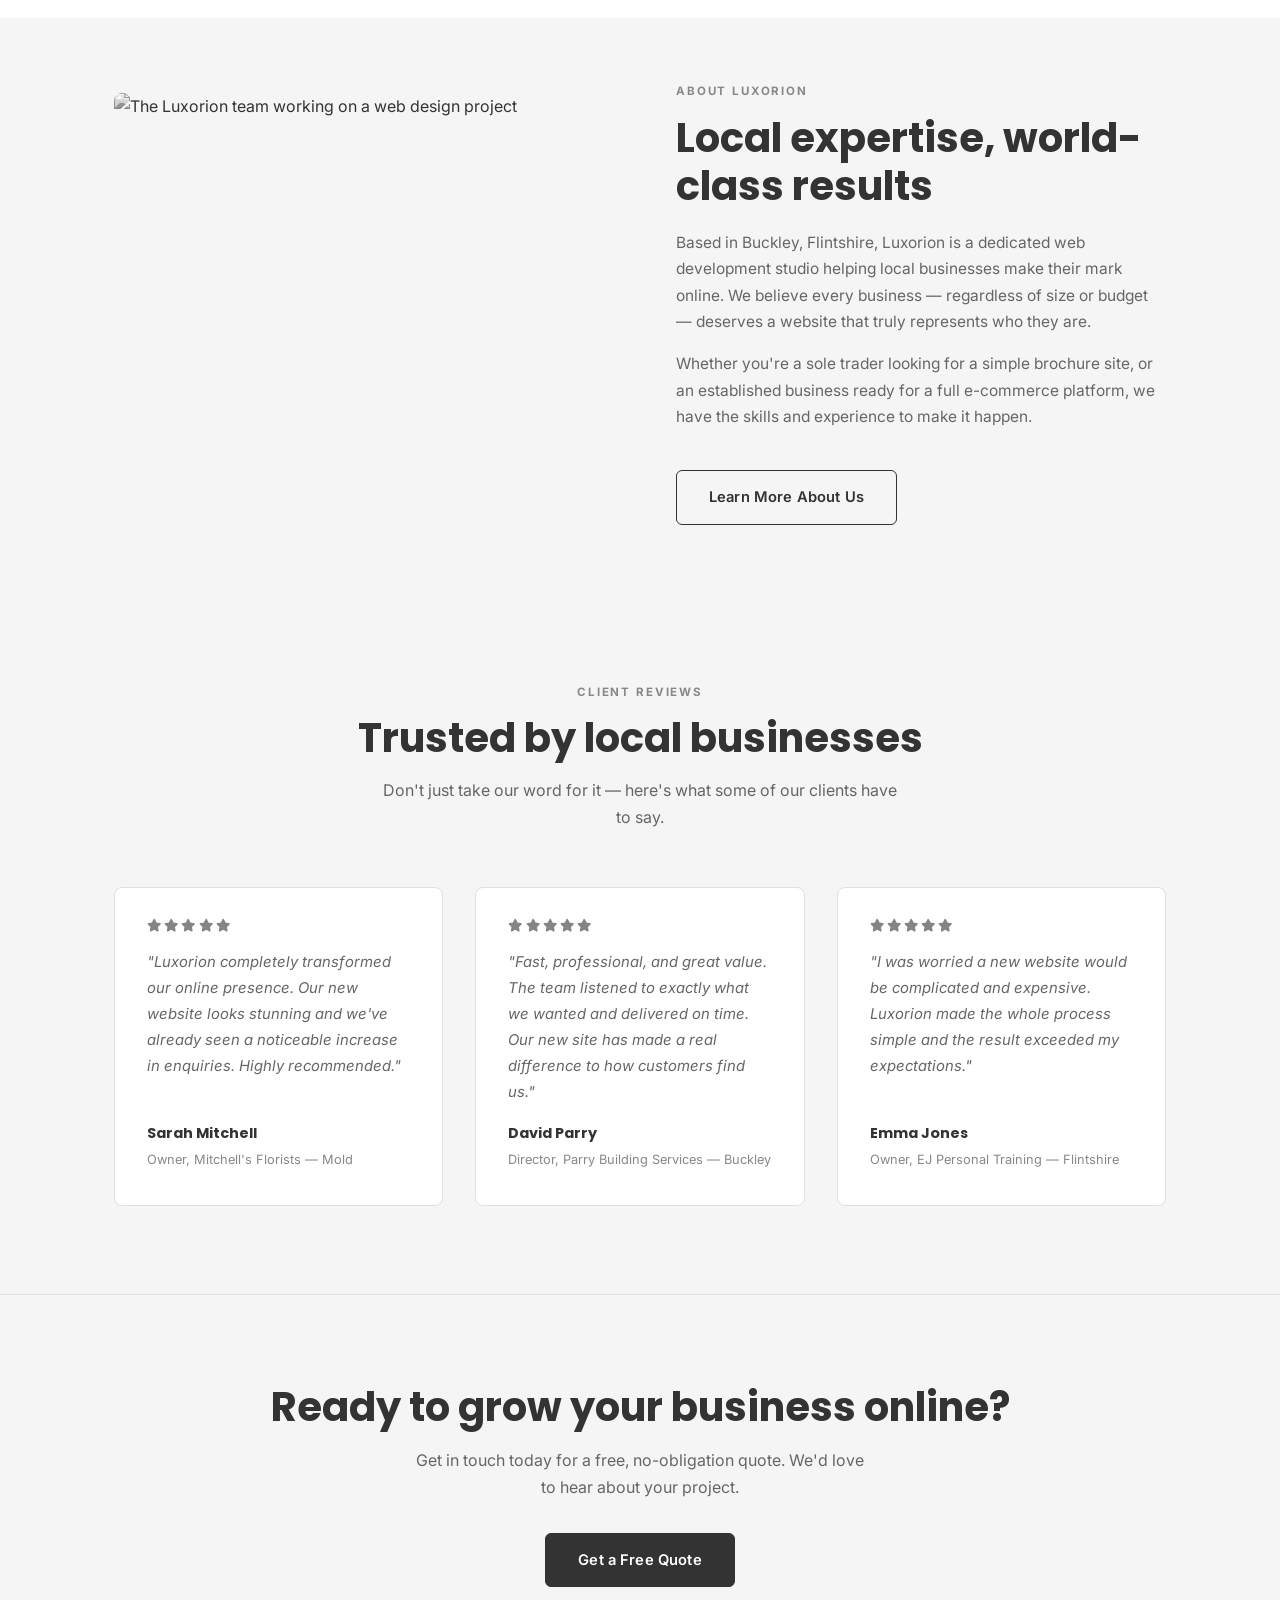
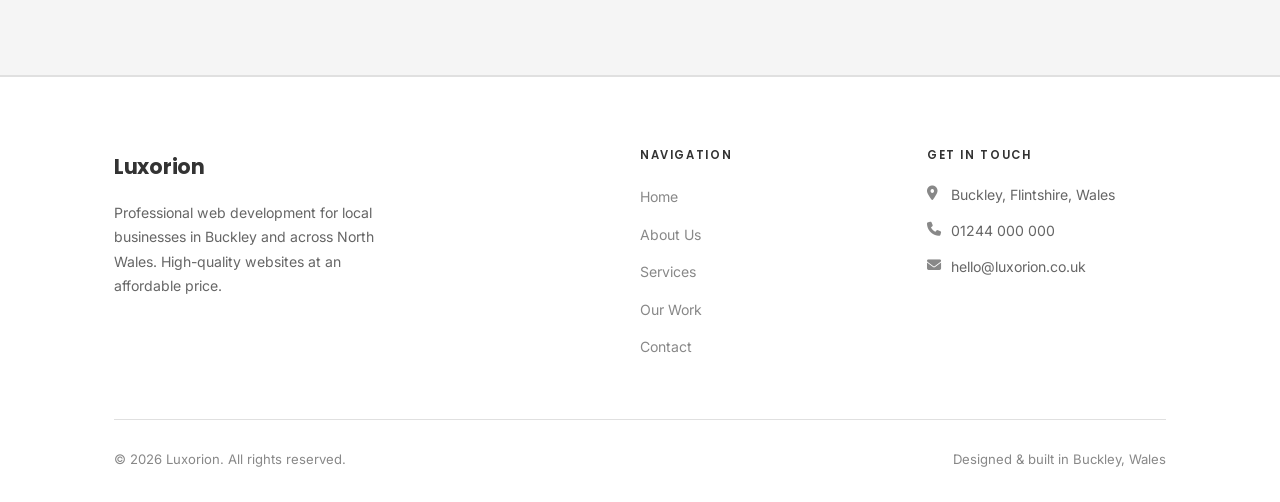
==== commit 07ab1487: "particles" ====
--- a/index.html
+++ b/index.html
@@ -46,6 +46,7 @@
 
     <!-- ── Hero ── -->
     <section class="hero">
+      <canvas id="moleculeCanvas"></canvas>
       <div class="container">
         <div class="hero-content">
           <span class="eyebrow hero-anim-1">Web Development — Buckley, North Wales</span>
--- a/styles.css
+++ b/styles.css
@@ -12,15 +12,15 @@
 
 /* ── Variables ── */
 :root {
-  --navy:       #111111;   /* was brand navy → now near-black */
-  --blue:       #111111;   /* was brand blue → now near-black */
+  --navy:       #333333;
+  --blue:       #333333;
   --light:      #f5f5f5;   /* off-white section backgrounds  */
-  --silver:     #999999;   /* muted/secondary text            */
-  --white:      #ffffff;
-  --text-dark:  #111111;
-  --text-body:  #555555;
-  --blue-dark:  #000000;   /* button hover                   */
-  --border:     #e2e2e2;
+  --silver:     #888888;   /* muted/secondary text            */
+  --white:      #ffffff;   /* primary background — white      */
+  --text-dark:  #333333;   /* primary text — charcoal         */
+  --text-body:  #666666;   /* body text — mid-gray            */
+  --blue-dark:  #1a1a1a;   /* button hover                   */
+  --border:     #e0e0e0;   /* borders — light gray            */
   --shadow-sm:  rgba(0, 0, 0, 0.05);
   --shadow-md:  rgba(0, 0, 0, 0.10);
   --transition: 0.22s ease;
@@ -92,20 +92,20 @@
   border-color: var(--text-dark);
 }
 .btn-primary:hover {
-  background: #333333;
-  border-color: #333333;
+  background: #1a1a1a;
+  border-color: #1a1a1a;
   transform: translateY(-1px);
 }
 
 .btn-outline {
   background: transparent;
+  color: var(--text-dark);
+  border-color: var(--text-dark);
+}
+.btn-outline:hover {
+  background: var(--text-dark);
   color: var(--white);
-  border-color: rgba(255, 255, 255, 0.5);
-}
-.btn-outline:hover {
-  background: var(--white);
-  color: var(--text-dark);
-  border-color: var(--white);
+  border-color: var(--text-dark);
   transform: translateY(-1px);
 }
 
@@ -235,7 +235,8 @@
    FOOTER
 ════════════════════════════ */
 .site-footer {
-  background: var(--text-dark);
+  background: var(--white);
+  border-top: 1px solid var(--border);
   padding: 4.5rem 0 2rem;
 }
 
@@ -250,22 +251,22 @@
   font-size: 1.3rem;
   display: inline-block;
   margin-bottom: 1rem;
-  color: var(--white);
+  color: var(--text-dark);
 }
 
 .footer-brand .nav-logo span {
-  color: var(--white);
+  color: var(--text-dark);
 }
 
 .footer-brand p {
   font-size: 0.88rem;
   line-height: 1.75;
   max-width: 280px;
-  color: rgba(255, 255, 255, 0.45);
+  color: var(--text-body);
 }
 
 .footer-col h4 {
-  color: var(--white);
+  color: var(--text-dark);
   font-family: 'Poppins', sans-serif;
   font-size: 0.72rem;
   font-weight: 600;
@@ -279,14 +280,14 @@
 }
 
 .footer-col ul li a {
-  color: rgba(255, 255, 255, 0.45);
+  color: var(--silver);
   font-size: 0.88rem;
   text-decoration: none;
   transition: color var(--transition);
 }
 
 .footer-col ul li a:hover {
-  color: var(--white);
+  color: var(--text-dark);
 }
 
 .footer-contact-item {
@@ -294,19 +295,19 @@
   align-items: flex-start;
   gap: 0.65rem;
   margin-bottom: 0.75rem;
-  color: rgba(255, 255, 255, 0.45);
+  color: var(--text-body);
   font-size: 0.88rem;
 }
 
 .footer-contact-item i {
-  color: rgba(255, 255, 255, 0.55);
+  color: var(--silver);
   margin-top: 0.2rem;
   flex-shrink: 0;
   width: 14px;
 }
 
 .footer-bottom {
-  border-top: 1px solid rgba(255, 255, 255, 0.08);
+  border-top: 1px solid var(--border);
   padding-top: 1.75rem;
   display: flex;
   align-items: center;
@@ -317,7 +318,7 @@
 
 .footer-bottom p {
   font-size: 0.82rem;
-  color: rgba(255, 255, 255, 0.3);
+  color: var(--silver);
   margin: 0;
 }
 
@@ -326,8 +327,9 @@
    PROMO ANNOUNCEMENT BAR
 ════════════════════════════ */
 .promo-bar {
-  background: var(--text-dark);
-  color: var(--white);
+  background: var(--white);
+  color: var(--text-dark);
+  border-bottom: 1px solid var(--border);
   padding: 0.65rem 0;
   position: relative;
   overflow: hidden;
@@ -356,7 +358,7 @@
   width: 7px;
   height: 7px;
   border-radius: 50%;
-  background: var(--white);
+  background: var(--text-dark);
   flex-shrink: 0;
   animation: pulse 1.8s ease infinite;
 }
@@ -368,17 +370,17 @@
 
 .promo-msg {
   font-size: 0.84rem;
-  color: rgba(255,255,255,0.88);
+  color: var(--text-body);
   text-align: center;
   transition: opacity 0.4s ease;
 }
 
 .promo-msg strong {
-  color: var(--white);
+  color: var(--text-dark);
 }
 
 .promo-msg a {
-  color: var(--white);
+  color: var(--text-dark);
   font-weight: 600;
   text-decoration: underline;
   text-underline-offset: 2px;
@@ -387,7 +389,7 @@
 }
 
 .promo-msg a:hover {
-  opacity: 0.75;
+  opacity: 0.65;
 }
 
 .promo-close {
@@ -395,7 +397,7 @@
   right: 1.5rem;
   background: none;
   border: none;
-  color: rgba(255,255,255,0.5);
+  color: var(--silver);
   font-size: 1.2rem;
   cursor: pointer;
   line-height: 1;
@@ -404,7 +406,7 @@
 }
 
 .promo-close:hover {
-  color: var(--white);
+  color: var(--text-dark);
 }
 
 
@@ -530,9 +532,26 @@
    HOME — HERO
 ════════════════════════════ */
 .hero {
-  background: var(--text-dark);
+  background: linear-gradient(to bottom, #000000 0%, #0a0a0a 60%, #f5f5f5 90%, #ffffff 100%);
+  border-bottom: none;
   padding: 7rem 0 6rem;
   text-align: center;
+  position: relative;
+  overflow: hidden;
+}
+
+#moleculeCanvas {
+  position: absolute;
+  top: 0;
+  left: 0;
+  width: 100%;
+  height: 100%;
+  pointer-events: none;
+}
+
+.hero .container {
+  position: relative;
+  z-index: 1;
 }
 
 .hero-content {
@@ -541,7 +560,7 @@
 }
 
 .hero .eyebrow {
-  color: rgba(255, 255, 255, 0.45);
+  color: rgba(255, 255, 255, 0.55);
   background: transparent;
   border: none;
   padding: 0;
@@ -550,7 +569,7 @@
 }
 
 .hero h1 {
-  color: var(--white);
+  color: #ffffff;
   font-size: clamp(2.6rem, 6vw, 4rem);
   margin-bottom: 1.5rem;
   letter-spacing: -1.5px;
@@ -558,10 +577,31 @@
 }
 
 .hero p {
-  color: rgba(255, 255, 255, 0.6);
+  color: rgba(255, 255, 255, 0.78);
   font-size: 1.05rem;
   max-width: 560px;
   margin: 0 auto 2.5rem;
+}
+
+.hero .btn-primary {
+  background: #ffffff;
+  color: #0a0a0a;
+  border-color: #ffffff;
+}
+.hero .btn-primary:hover {
+  background: rgba(255, 255, 255, 0.88);
+  border-color: rgba(255, 255, 255, 0.88);
+  transform: translateY(-1px);
+}
+
+.hero .btn-outline {
+  color: #ffffff;
+  border-color: rgba(255, 255, 255, 0.55);
+}
+.hero .btn-outline:hover {
+  background: #ffffff;
+  color: #0a0a0a;
+  border-color: #ffffff;
 }
 
 .hero-actions {
@@ -680,52 +720,55 @@
    HOME — CTA BANNER
 ════════════════════════════ */
 .cta-banner {
-  background: var(--text-dark);
+  background: var(--light);
+  border-top: 1px solid var(--border);
+  border-bottom: 1px solid var(--border);
   padding: 5.5rem 0;
   text-align: center;
 }
 
 .cta-banner h2 {
-  color: var(--white);
+  color: var(--text-dark);
   margin-bottom: 1rem;
 }
 
 .cta-banner p {
-  color: rgba(255, 255, 255, 0.55);
+  color: var(--text-body);
   font-size: 1rem;
   max-width: 460px;
   margin: 0 auto 2rem;
 }
 
 .cta-banner .btn-primary {
+  background: var(--text-dark);
+  color: var(--white);
+  border-color: var(--text-dark);
+}
+
+.cta-banner .btn-primary:hover {
+  background: #1a1a1a;
+  border-color: #1a1a1a;
+}
+
+
+/* ════════════════════════════
+   PAGE BANNER (inner pages)
+════════════════════════════ */
+.page-banner {
   background: var(--white);
-  color: var(--text-dark);
-  border-color: var(--white);
-}
-
-.cta-banner .btn-primary:hover {
-  background: var(--light);
-  border-color: var(--light);
-}
-
-
-/* ════════════════════════════
-   PAGE BANNER (inner pages)
-════════════════════════════ */
-.page-banner {
-  background: var(--text-dark);
+  border-bottom: 1px solid var(--border);
   padding: 4.5rem 0;
   text-align: center;
 }
 
 .page-banner h1 {
-  color: var(--white);
+  color: var(--text-dark);
   font-size: clamp(2rem, 4vw, 2.8rem);
   margin-bottom: 0.75rem;
 }
 
 .page-banner p {
-  color: rgba(255, 255, 255, 0.5);
+  color: var(--text-body);
   font-size: 1rem;
   max-width: 500px;
   margin: 0 auto;
@@ -741,21 +784,21 @@
 }
 
 .breadcrumb a {
-  color: rgba(255, 255, 255, 0.4);
+  color: var(--silver);
   text-decoration: none;
   transition: color var(--transition);
 }
 
 .breadcrumb a:hover {
-  color: rgba(255, 255, 255, 0.8);
+  color: var(--text-dark);
 }
 
 .breadcrumb span {
-  color: rgba(255, 255, 255, 0.8);
+  color: var(--text-dark);
 }
 
 .breadcrumb i {
-  color: rgba(255, 255, 255, 0.25);
+  color: var(--border);
   font-size: 0.65rem;
 }
 
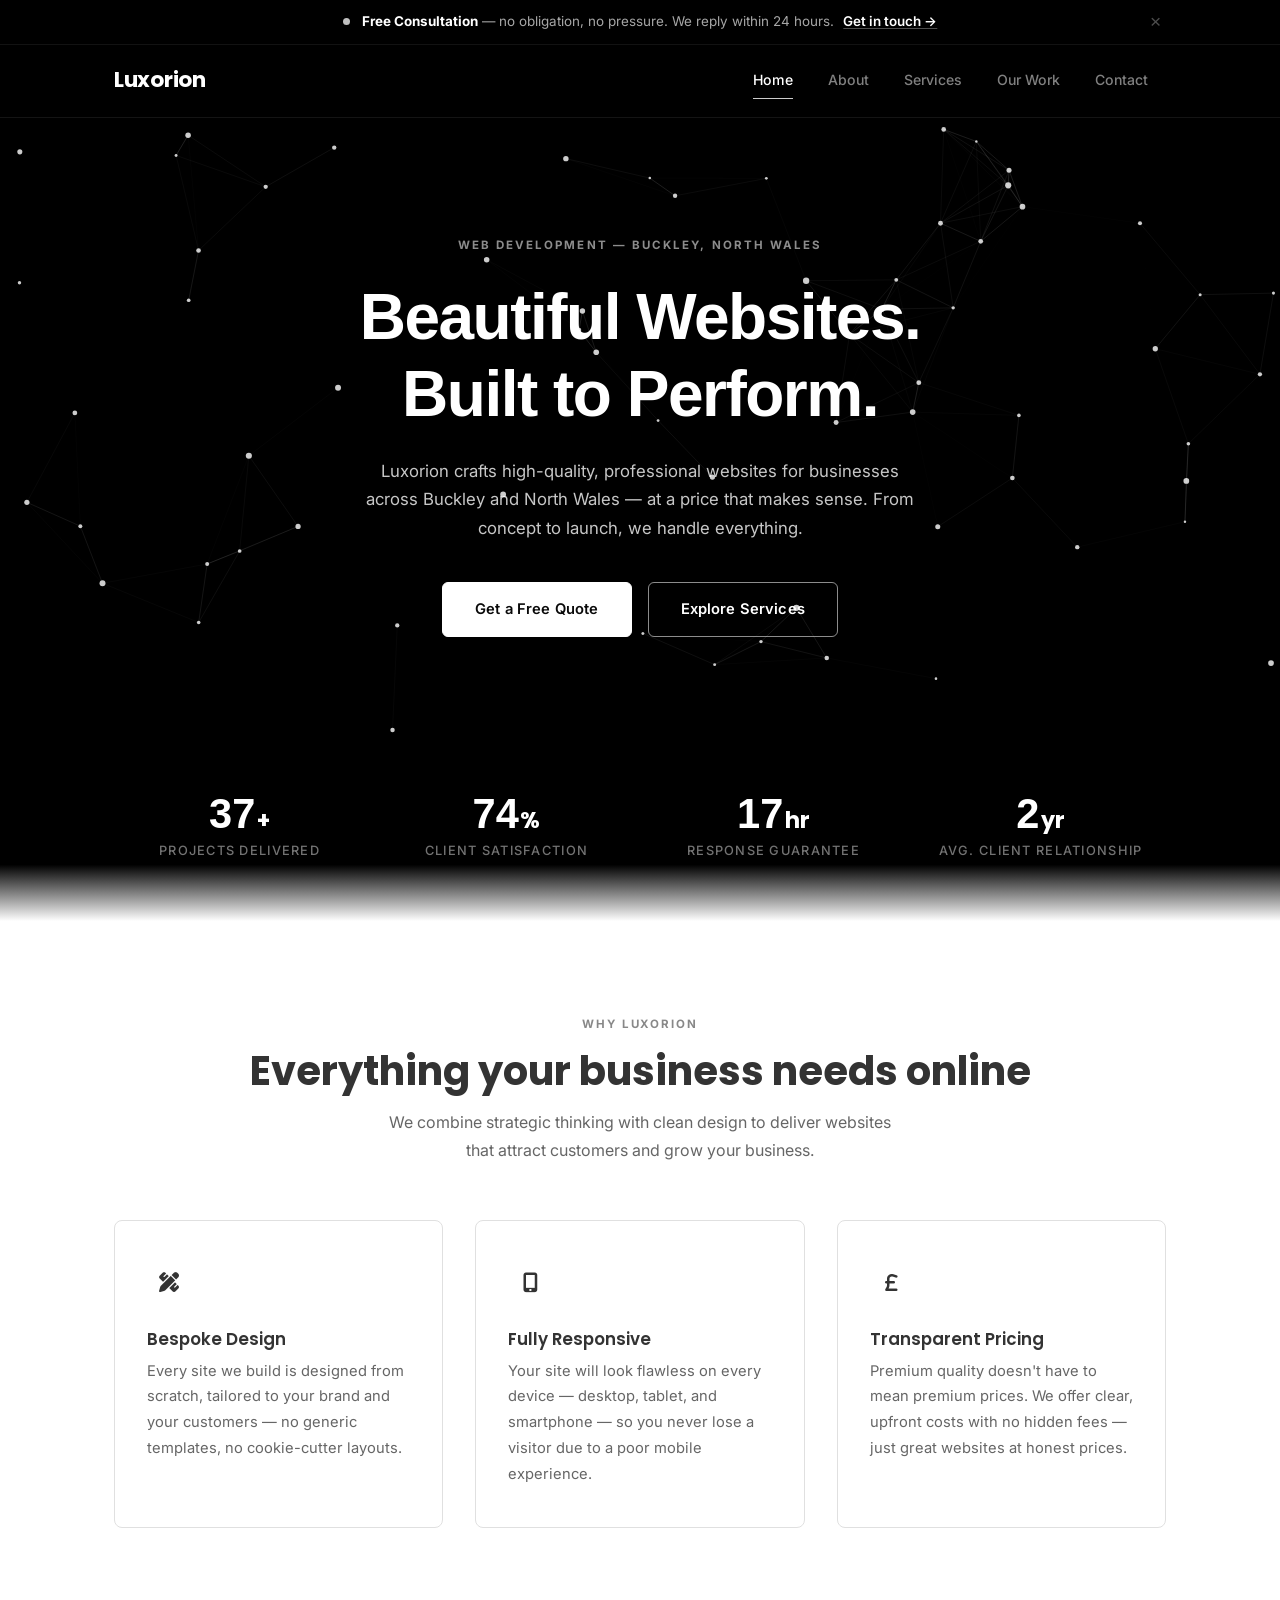
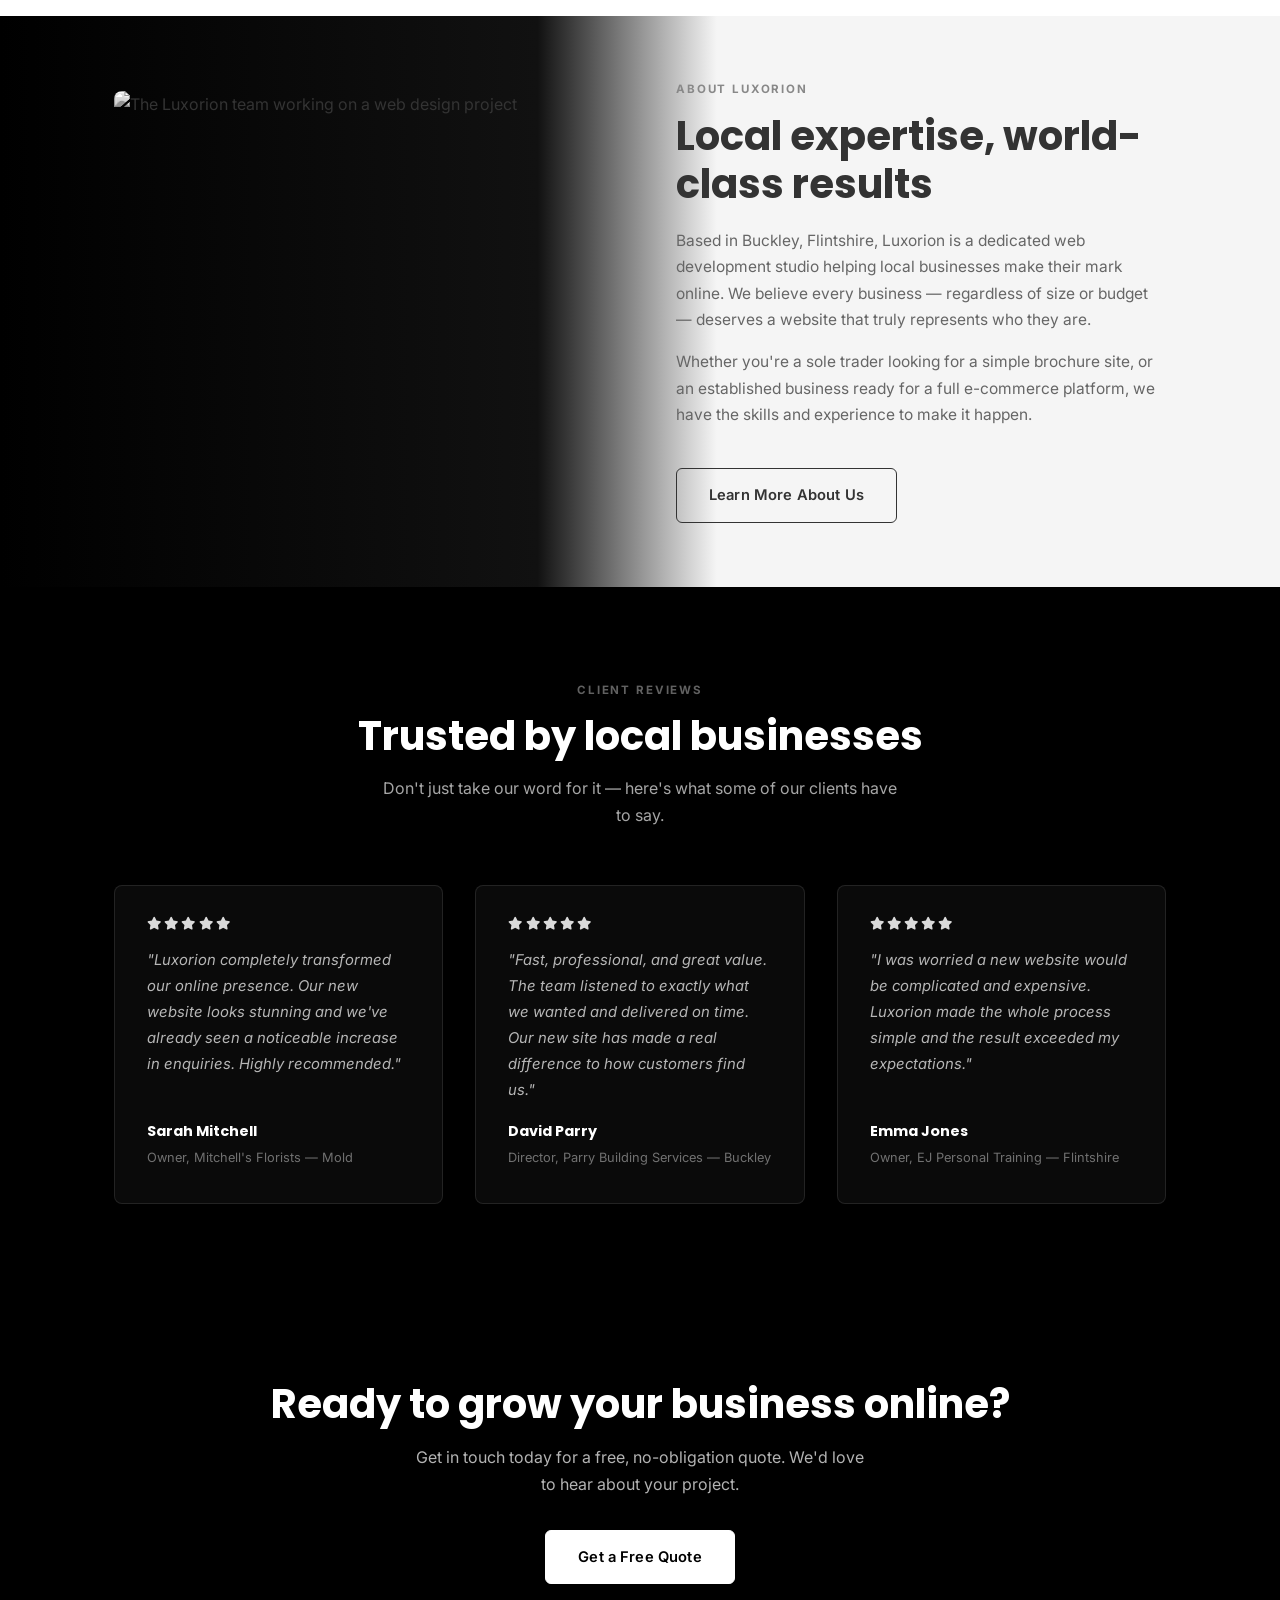
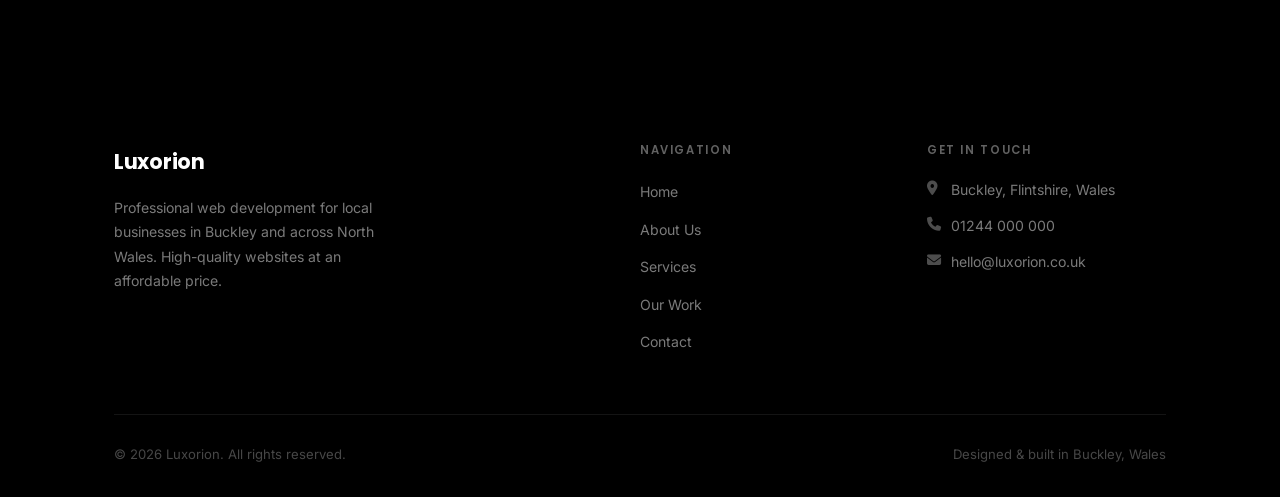
==== commit f938d4a3: "full site dark/gradient redesign - Nav, promo bar, hero: unified black top section - Stats strip: bl" ====
--- a/index.html
+++ b/index.html
@@ -134,7 +134,7 @@
     </section>
 
     <!-- ── Brief Intro ── -->
-    <section class="section" style="background: var(--light); padding: 4rem 0;">
+    <section class="section section-home-about">
       <div class="container">
         <div class="about-grid fade-in">
           <div class="about-image">
--- a/styles.css
+++ b/styles.css
@@ -168,8 +168,8 @@
   position: sticky;
   top: 0;
   z-index: 1000;
-  background: var(--white);
-  border-bottom: 1px solid var(--border);
+  background: #000;
+  border-bottom: 1px solid rgba(255,255,255,0.08);
 }
 
 .nav-inner {
@@ -235,8 +235,8 @@
    FOOTER
 ════════════════════════════ */
 .site-footer {
-  background: var(--white);
-  border-top: 1px solid var(--border);
+  background: #000;
+  border-top: none;
   padding: 4.5rem 0 2rem;
 }
 
@@ -327,9 +327,9 @@
    PROMO ANNOUNCEMENT BAR
 ════════════════════════════ */
 .promo-bar {
-  background: var(--white);
-  color: var(--text-dark);
-  border-bottom: 1px solid var(--border);
+  background: #000;
+  color: rgba(255,255,255,0.75);
+  border-bottom: 1px solid rgba(255,255,255,0.07);
   padding: 0.65rem 0;
   position: relative;
   overflow: hidden;
@@ -414,9 +414,9 @@
    STATS STRIP
 ════════════════════════════ */
 .stats-strip {
-  background: var(--white);
-  border-top: 1px solid var(--border);
-  border-bottom: 1px solid var(--border);
+  background: linear-gradient(to bottom, #000 0%, #000 70%, #ffffff 100%);
+  border-top: none;
+  border-bottom: none;
   padding: 2.75rem 0;
 }
 
@@ -532,7 +532,7 @@
    HOME — HERO
 ════════════════════════════ */
 .hero {
-  background: linear-gradient(to bottom, #000000 0%, #0a0a0a 60%, #f5f5f5 90%, #ffffff 100%);
+  background: #000000;
   border-bottom: none;
   padding: 7rem 0 6rem;
   text-align: center;
@@ -664,7 +664,7 @@
    HOME — TESTIMONIALS
 ════════════════════════════ */
 .testimonials-section {
-  background: var(--light);
+  background: #000;
 }
 
 .testimonials-grid {
@@ -720,34 +720,34 @@
    HOME — CTA BANNER
 ════════════════════════════ */
 .cta-banner {
-  background: var(--light);
-  border-top: 1px solid var(--border);
-  border-bottom: 1px solid var(--border);
+  background: #000;
+  border-top: none;
+  border-bottom: none;
   padding: 5.5rem 0;
   text-align: center;
 }
 
 .cta-banner h2 {
-  color: var(--text-dark);
+  color: #fff;
   margin-bottom: 1rem;
 }
 
 .cta-banner p {
-  color: var(--text-body);
+  color: rgba(255,255,255,0.7);
   font-size: 1rem;
   max-width: 460px;
   margin: 0 auto 2rem;
 }
 
 .cta-banner .btn-primary {
-  background: var(--text-dark);
-  color: var(--white);
-  border-color: var(--text-dark);
+  background: #fff;
+  color: #000;
+  border-color: #fff;
 }
 
 .cta-banner .btn-primary:hover {
-  background: #1a1a1a;
-  border-color: #1a1a1a;
+  background: rgba(255,255,255,0.88);
+  border-color: rgba(255,255,255,0.88);
 }
 
 
@@ -755,20 +755,20 @@
    PAGE BANNER (inner pages)
 ════════════════════════════ */
 .page-banner {
-  background: var(--white);
-  border-bottom: 1px solid var(--border);
+  background: linear-gradient(to bottom, #000 0%, #0a0a0a 60%, #f0f0f0 90%, #fff 100%);
+  border-bottom: none;
   padding: 4.5rem 0;
   text-align: center;
 }
 
 .page-banner h1 {
-  color: var(--text-dark);
+  color: #fff;
   font-size: clamp(2rem, 4vw, 2.8rem);
   margin-bottom: 0.75rem;
 }
 
 .page-banner p {
-  color: var(--text-body);
+  color: rgba(255,255,255,0.7);
   font-size: 1rem;
   max-width: 500px;
   margin: 0 auto;
@@ -784,21 +784,21 @@
 }
 
 .breadcrumb a {
-  color: var(--silver);
+  color: rgba(255,255,255,0.45);
   text-decoration: none;
   transition: color var(--transition);
 }
 
 .breadcrumb a:hover {
-  color: var(--text-dark);
+  color: #fff;
 }
 
 .breadcrumb span {
-  color: var(--text-dark);
+  color: rgba(255,255,255,0.9);
 }
 
 .breadcrumb i {
-  color: var(--border);
+  color: rgba(255,255,255,0.2);
   font-size: 0.65rem;
 }
 
@@ -845,7 +845,7 @@
 
 /* Why Choose Us */
 .why-us {
-  background: var(--light);
+  background: #000;
 }
 
 .why-us-grid {
@@ -1010,16 +1010,18 @@
 }
 
 .services-cta {
-  background: var(--light);
+  background: #000;
   padding: 5.5rem 0;
   text-align: center;
 }
 
 .services-cta h2 {
+  color: #fff;
   margin-bottom: 1rem;
 }
 
 .services-cta p {
+  color: rgba(255,255,255,0.7);
   font-size: 1rem;
   max-width: 460px;
   margin: 0 auto 2rem;
@@ -1434,4 +1436,156 @@
   .promo-msg {
     font-size: 0.78rem;
   }
-}
+  .stat-item {
+    border-bottom: 1px solid rgba(255,255,255,0.1);
+  }
+  .stat-item:nth-child(odd) {
+    border-right: 1px solid rgba(255,255,255,0.1);
+  }
+}
+
+
+/* ════════════════════════════
+   DARK-THEME OVERRIDES
+   Colours for elements on black / near-black backgrounds
+════════════════════════════ */
+
+/* ── Nav (dark) ── */
+.site-header .nav-logo        { color: #fff; }
+.site-header .nav-logo span   { color: #fff; }
+.site-header .nav-toggle      { color: rgba(255,255,255,0.75); }
+.nav-links a                  { color: rgba(255,255,255,0.5); }
+.nav-links a:hover,
+.nav-links a.active           { color: #fff; border-bottom-color: rgba(255,255,255,0.8); }
+
+/* ── Promo bar text ── */
+.promo-pulse                  { background: rgba(255,255,255,0.75); }
+.promo-msg                    { color: rgba(255,255,255,0.65); }
+.promo-msg strong             { color: #fff; }
+.promo-msg a                  { color: #fff; text-decoration-color: rgba(255,255,255,0.3); }
+.promo-close                  { color: rgba(255,255,255,0.3); }
+.promo-close:hover            { color: #fff; }
+
+/* ── Stats strip (dark → white gradient; numbers white) ── */
+.stats-strip .stat-number     { color: #fff; }
+.stats-strip .stat-suffix     { color: #fff; }
+.stats-strip .stat-item p     { color: rgba(255,255,255,0.45); }
+
+/* ── Testimonials section ── */
+.testimonials-section .section-header h2     { color: #fff; }
+.testimonials-section .section-header p      { color: rgba(255,255,255,0.65); }
+.testimonials-section .section-header .eyebrow { color: rgba(255,255,255,0.38); }
+.testimonials-section .testimonial-card      { background: rgba(255,255,255,0.04); border-color: rgba(255,255,255,0.1); }
+.testimonials-section .testimonial-card:hover { border-color: rgba(255,255,255,0.22); }
+.testimonials-section .testimonial-card p    { color: rgba(255,255,255,0.7); }
+.testimonials-section .testimonial-author strong { color: #fff; }
+.testimonials-section .testimonial-author span   { color: rgba(255,255,255,0.42); }
+.testimonials-section .stars                 { color: rgba(255,255,255,0.85); opacity: 1; }
+
+/* ── Why Us section ── */
+.why-us .section-header h2     { color: #fff; }
+.why-us .section-header p      { color: rgba(255,255,255,0.65); }
+.why-us .section-header .eyebrow { color: rgba(255,255,255,0.38); }
+.why-us .why-card              { background: rgba(255,255,255,0.04); border-color: rgba(255,255,255,0.1); }
+.why-us .why-card:hover        { border-color: rgba(255,255,255,0.24); box-shadow: none; }
+.why-us .why-card h3           { color: #fff; }
+.why-us .why-card p            { color: rgba(255,255,255,0.65); }
+.why-us .why-icon              { color: rgba(255,255,255,0.72); }
+
+/* ── Services CTA ── */
+.services-cta .btn-primary      { background: #fff; color: #000; border-color: #fff; }
+.services-cta .btn-primary:hover { background: rgba(255,255,255,0.88); border-color: rgba(255,255,255,0.88); }
+
+/* ── Footer ── */
+.site-footer .nav-logo          { color: #fff; }
+.site-footer .nav-logo span     { color: #fff; }
+.site-footer .footer-brand p    { color: rgba(255,255,255,0.48); }
+.site-footer .footer-col h4     { color: rgba(255,255,255,0.38); }
+.site-footer .footer-col ul li a { color: rgba(255,255,255,0.48); }
+.site-footer .footer-col ul li a:hover { color: #fff; }
+.site-footer .footer-contact-item { color: rgba(255,255,255,0.48); }
+.site-footer .footer-contact-item i { color: rgba(255,255,255,0.3); }
+.site-footer .footer-bottom     { border-top-color: rgba(255,255,255,0.08); }
+.site-footer .footer-bottom p   { color: rgba(255,255,255,0.28); }
+
+/* ── Mobile nav dropdown (dark) ── */
+@media (max-width: 768px) {
+  .nav-links {
+    background: #000;
+    border-bottom: 1px solid rgba(255,255,255,0.1);
+  }
+  .nav-links a {
+    color: rgba(255,255,255,0.55);
+    border-left: 2px solid transparent;
+  }
+  .nav-links a.active,
+  .nav-links a:hover {
+    color: #fff;
+    border-left-color: #fff;
+    border-bottom-color: transparent;
+  }
+}
+
+
+/* ════════════════════════════
+   SECTION-DARK UTILITY
+   Apply to any section that needs a full-black background with white content
+════════════════════════════ */
+.section-dark                           { background: #000; }
+.section-dark h2, .section-dark h3      { color: #fff; }
+.section-dark p                         { color: rgba(255,255,255,0.65); }
+.section-dark .eyebrow                  { color: rgba(255,255,255,0.38); }
+.section-dark .section-header p         { color: rgba(255,255,255,0.65); }
+.section-dark .service-card             { background: rgba(255,255,255,0.04); border-color: rgba(255,255,255,0.1); }
+.section-dark .service-card:hover       { border-color: rgba(255,255,255,0.26); box-shadow: 0 4px 20px rgba(255,255,255,0.03); }
+.section-dark .service-icon             { color: rgba(255,255,255,0.72); }
+.section-dark .service-link             { color: rgba(255,255,255,0.82); text-decoration-color: rgba(255,255,255,0.18); }
+.section-dark .service-link:hover       { text-decoration-color: rgba(255,255,255,0.7); }
+.section-dark .highlight-card          { background: rgba(255,255,255,0.04); border-color: rgba(255,255,255,0.1); }
+.section-dark .highlight-card:hover    { border-color: rgba(255,255,255,0.26); }
+.section-dark .highlight-icon          { color: rgba(255,255,255,0.72); }
+
+
+/* ════════════════════════════
+   PER-PAGE GRADIENT DIRECTIONS
+   Each inner page gets a unique gradient angle on its banner
+════════════════════════════ */
+body.page-about   .page-banner { background: linear-gradient(135deg, #000 0%, #0d0d0d 55%, #f0f0f0 88%, #fff 100%); }
+body.page-services .page-banner { background: linear-gradient(to right, #000 0%, #0d0d0d 55%, #f0f0f0 88%, #fff 100%); }
+body.page-gallery  .page-banner { background: linear-gradient(to left,  #000 0%, #0d0d0d 55%, #f0f0f0 88%, #fff 100%); }
+body.page-contact  .page-banner { background: linear-gradient(225deg,   #000 0%, #0d0d0d 55%, #f0f0f0 88%, #fff 100%); }
+
+
+/* ════════════════════════════
+   HOME — ABOUT SPLIT SECTION
+   Left half (image): black  |  Right half (text): off-white
+════════════════════════════ */
+.section-home-about {
+  padding: 4rem 0;
+  background: linear-gradient(to right, #000 0%, #111 42%, #f5f5f5 56%, #f5f5f5 100%);
+}
+@media (max-width: 992px) {
+  .section-home-about {
+    background: linear-gradient(to bottom, #111 0%, #f5f5f5 50%);
+  }
+}
+
+
+/* ════════════════════════════
+   GALLERY PAGE — subtle diagonal tint
+════════════════════════════ */
+body.page-gallery .gallery-section {
+  background: linear-gradient(135deg, #f4f4f4 0%, #fff 45%, #f4f4f4 100%);
+}
+
+
+/* ════════════════════════════
+   CONTACT PAGE — dark map section
+════════════════════════════ */
+body.page-contact .map-section {
+  background: #000;
+}
+body.page-contact .map-section .section-header h2  { color: #fff; }
+body.page-contact .map-section .section-header p   { color: rgba(255,255,255,0.65); }
+body.page-contact .map-section .eyebrow            { color: rgba(255,255,255,0.38); }
+body.page-contact .map-wrapper                     { border-color: rgba(255,255,255,0.1); }
